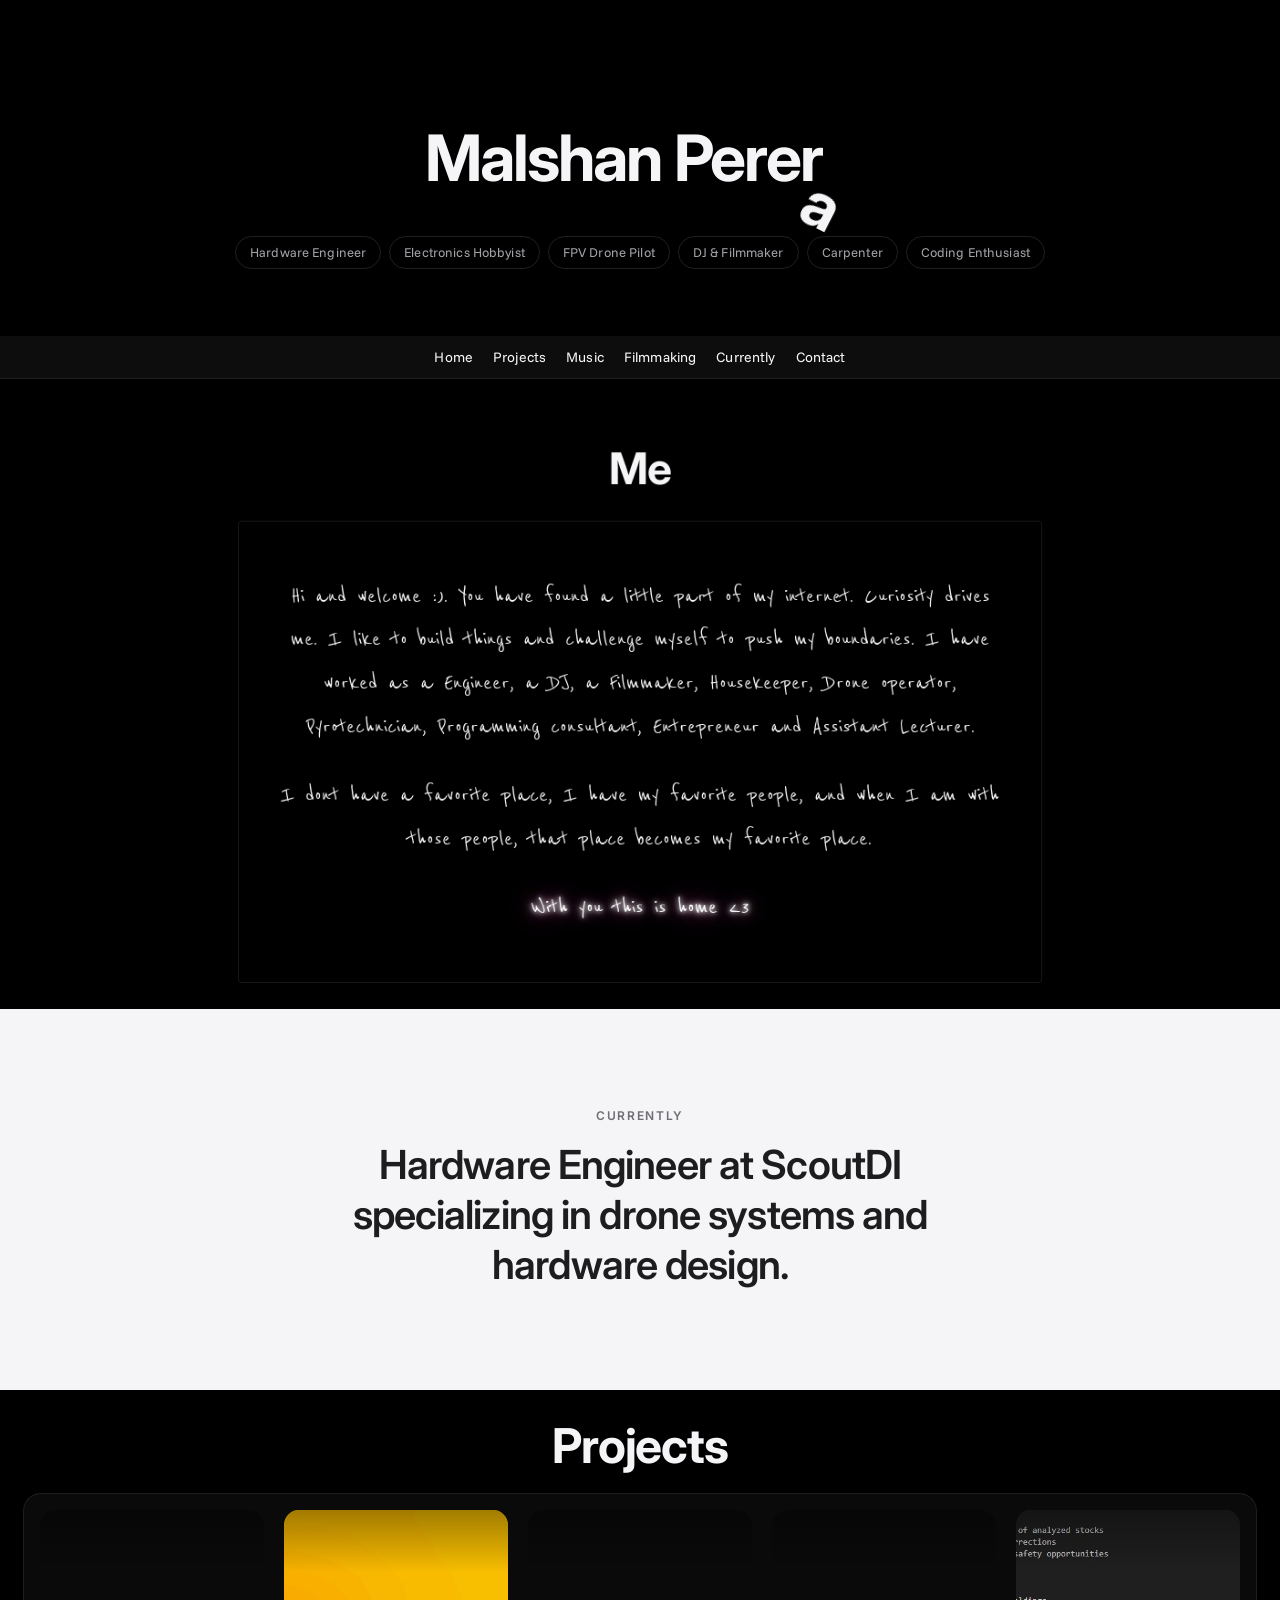
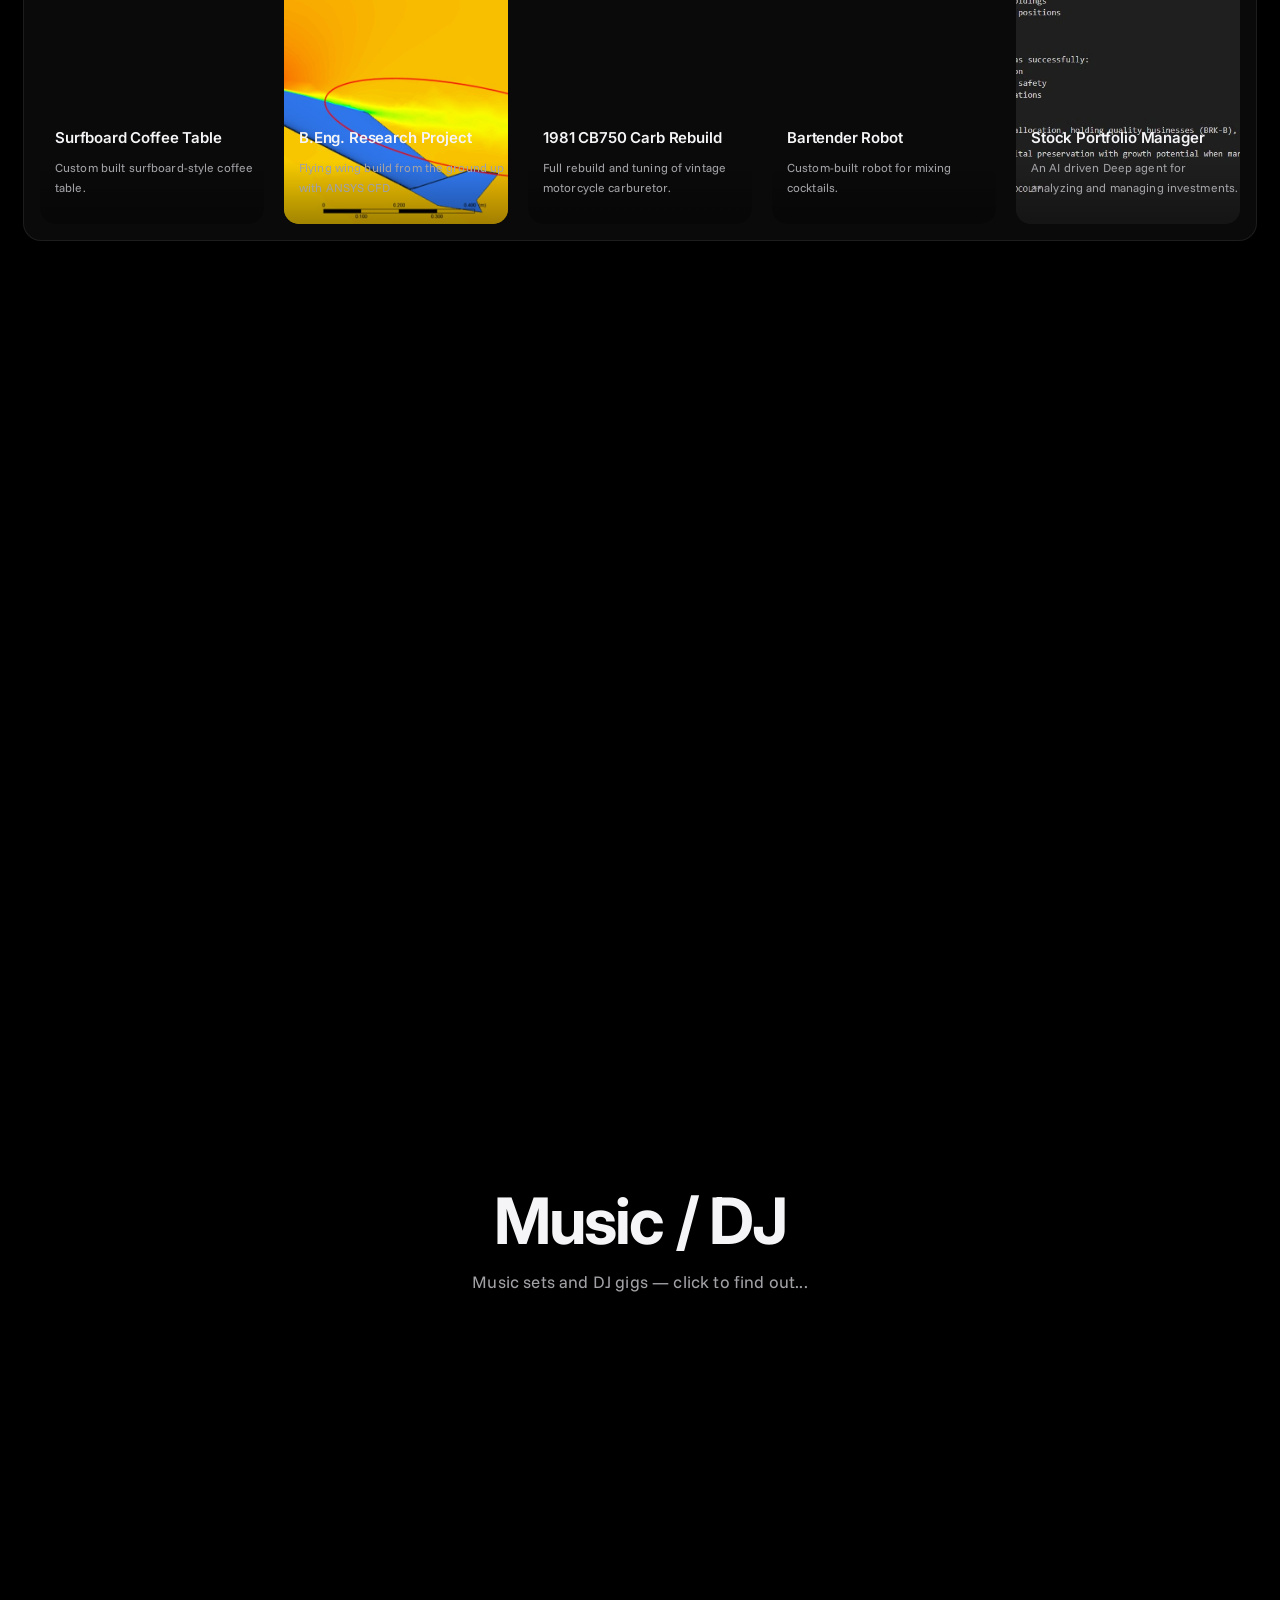
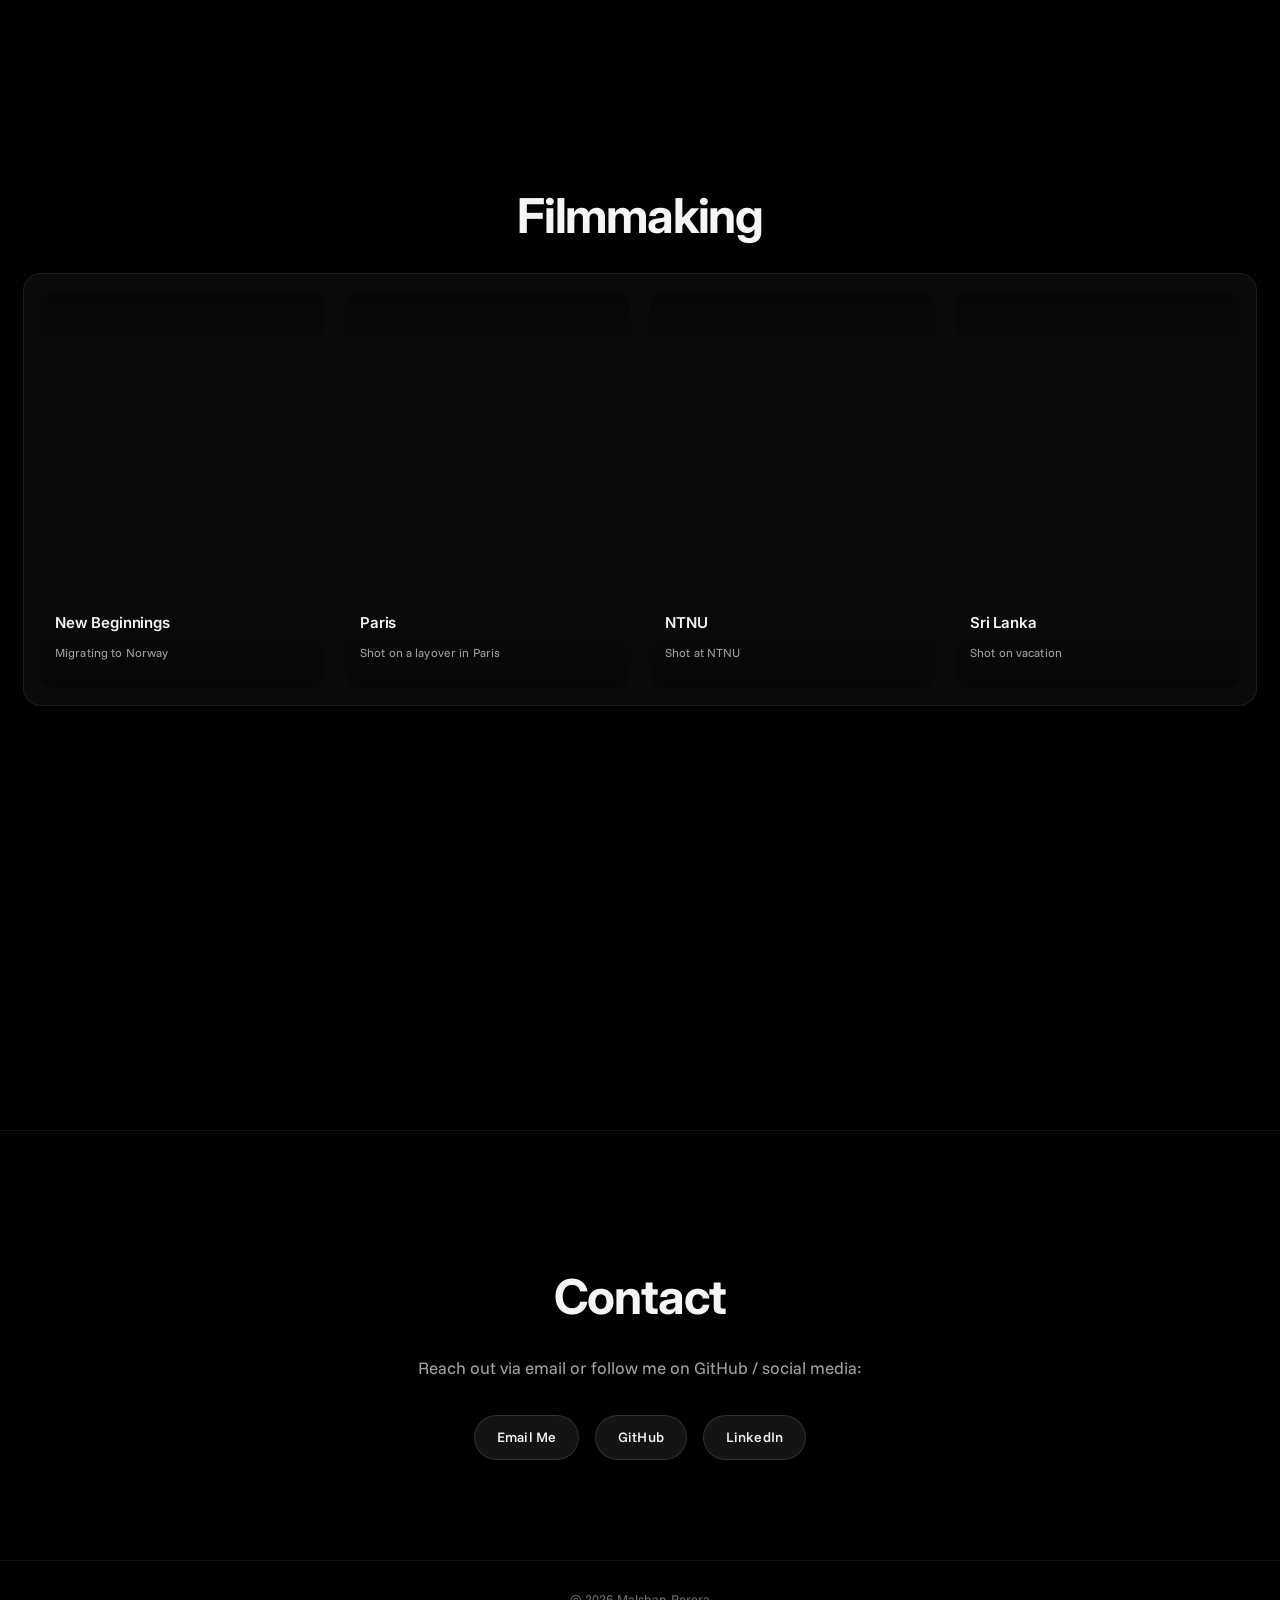
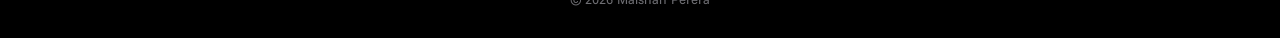
==== index.html @ 1bf92c4e "final fixes, introduced apples stylings" ====
<!DOCTYPE html>
<html lang="en">
<head>
    <meta charset="UTF-8">
    <meta name="viewport" content="width=device-width, initial-scale=1.0">
    <title>Malshan Perera Portfolio</title>
    <link rel="stylesheet" href="css/style.css">
</head>
<body>

    
<header>
    <h1><span id="h1-name">Malshan Perer<span id="falling-a">a</span></span></h1>
    <video id="jetpack-video" muted playsinline loop>
        <source src="assets/videos/stickfigurejetpack.mp4" type="video/mp4">
    </video>
    <video id="skijump-video" muted playsinline loop>
        <source src="assets/videos/skijumpstick_1.mp4" type="video/mp4">
    </video>
    <video id="surfing-video" muted playsinline loop>
        <source src="assets/videos/stickfiguesurfing.mp4" type="video/mp4">
    </video>
    <div id="stickman-wrap">
        <svg id="stickman-svg" viewBox="0 0 44 58" width="68" height="90" fill="none" xmlns="http://www.w3.org/2000/svg">
            <!-- Upper body: rotates at hips for bend/stand -->
            <g id="sm-upper">
            <!-- Head -->
            <circle cx="20" cy="5" r="4.5" stroke="white" stroke-width="1.5"/>
            <!-- Body -->
            <line x1="20" y1="9.5" x2="20" y2="28" stroke="white" stroke-width="1.5"/>

            <!-- LEFT ARM: upper arm → elbow joint → forearm -->
            <g id="sm-lshoulder" transform="translate(20,16)">
                <g id="sm-luarm">
                    <line x1="0" y1="0" x2="-7" y2="-3" stroke="white" stroke-width="1.5"/>
                    <g transform="translate(-7,-3)">
                        <circle cx="0" cy="0" r="1.0" fill="white"/>
                        <g id="sm-lfarm">
                            <line x1="0" y1="0" x2="-5" y2="7" stroke="white" stroke-width="1.5"/>
                        </g>
                    </g>
                </g>
            </g>

            <!-- RIGHT ARM: upper arm → elbow joint → forearm (+ wrench) -->
            <g id="sm-rshoulder" transform="translate(20,16)">
                <g id="sm-ruarm">
                    <line x1="0" y1="0" x2="7" y2="7" stroke="white" stroke-width="1.5"/>
                    <g transform="translate(7,7)">
                        <circle cx="0" cy="0" r="1.0" fill="white"/>
                        <g id="sm-rfarm">
                            <line x1="0" y1="0" x2="-3" y2="7" stroke="white" stroke-width="1.5"/>
                            <g id="sm-wrench" transform="translate(-3,7)" opacity="0">
                                <line x1="0" y1="0" x2="9" y2="0" stroke="white" stroke-width="1.5"/>
                                <circle cx="1.5" cy="0" r="2.5" stroke="white" stroke-width="1.2"/>
                            </g>
                        </g>
                    </g>
                </g>
            </g>
            </g><!-- /sm-upper -->

            <!-- LEFT LEG: thigh → knee joint → shin -->
            <g transform="translate(20,28)">
                <g id="sm-lthigh">
                    <line x1="0" y1="0" x2="-4" y2="11" stroke="white" stroke-width="1.5"/>
                    <g transform="translate(-4,11)">
                        <circle cx="0" cy="0" r="1.0" fill="white"/>
                        <g id="sm-lshin">
                            <line x1="0" y1="0" x2="-3" y2="12" stroke="white" stroke-width="1.5"/>
                        </g>
                    </g>
                </g>
            </g>

            <!-- RIGHT LEG: thigh → knee joint → shin -->
            <g transform="translate(20,28)">
                <g id="sm-rthigh">
                    <line x1="0" y1="0" x2="3" y2="11" stroke="white" stroke-width="1.5"/>
                    <g transform="translate(3,11)">
                        <circle cx="0" cy="0" r="1.0" fill="white"/>
                        <g id="sm-rshin">
                            <line x1="0" y1="0" x2="2" y2="12" stroke="white" stroke-width="1.5"/>
                        </g>
                    </g>
                </g>
            </g>
        </svg>
    </div>
    <p class="header-subtitle">
        <span class="role-tag">Hardware Engineer</span>
        <span class="role-tag">Electronics Hobbyist</span>
        <span class="role-tag">FPV Drone Pilot</span>
        <span class="role-tag">DJ &amp; Filmmaker</span>
        <span class="role-tag">Carpenter</span>
        <span class="role-tag">Coding Enthusiast</span>
    </p>
</header>

<nav>
    <a href="#home">Home</a>
    <a href="#projects">Projects</a>
    <a href="#music">Music</a>
    <a href="#filmmaking">Filmmaking</a>
    <a href="#about">Currently</a>
    <a href="#contact">Contact</a>
</nav>

<section id="home">
    <h2 class="section-title">Me</h2>
    <div class="welcome-text">
        <p>Hi and welcome :). You have found a little part of my internet. Curiosity drives me. I like to build things and challenge myself to push my boundaries. I have worked as a Engineer, a DJ, a Filmmaker, Housekeeper, Drone operator, Pyrotechnician, Programming consultant, Entrepreneur and Assistant Lecturer.</p>
        <p>I dont have a favorite place, I have my favorite people, and when I am with those people, that place becomes my favorite place.</p>
        <p class="neon-flicker">With you this is home &lt;3</p>
    </div>
</section>
<section id="about">
    <h2 class="section-title">Currently</h2>
    <p>Hardware Engineer at ScoutDI specializing in drone systems and hardware design.</p>
</section>

<section id="projects">
    <video class="projects-bg-video" autoplay muted loop playsinline>
        <source src="assets/videos/projectsbackground1.mp4" type="video/mp4">
    </video>
    <h2 class="section-title">Projects</h2>

        
    <div class="project-grid">

        <a class="project-card animate" href="projects/wooden_surfboard_project.html">
            <video autoplay muted loop playsinline class="card-video">
                <source src="assets/videos/surfboard.mp4" type="video/mp4">
                Your browser does not support the video tag.
            </video>
            <div class="card-text">
                <h3>Surfboard Coffee Table</h3>
                <p>Custom built surfboard-style coffee table.</p>
            </div>
        </a>
        <a class="project-card animate" href="../projects/flying_wing_uav_cfd_project.html">
                <img src="./assets/images/flingwingcfd.jpg" alt="Flying wing CFD">
                Your browser does not support the video tag.
            <div class="card-text">
                <h3>B.Eng. Research Project </h3>
                <p>Flying wing build from the ground up with ANSYS CFD</p>
            </div>
        </a>

        <a class="project-card animate" href="projects/carb_rebuild_project.html">
            <video autoplay muted loop playsinline class="card-video">
                <source src="assets/videos/carbrebuild.mp4" type="video/mp4">
                Your browser does not support the video tag.
            </video>
            <div class="card-text">
                <h3>1981 CB750 Carb Rebuild</h3>
                <p>Full rebuild and tuning of vintage motorcycle carburetor.</p>
            </div>
        </a>

        <a class="project-card animate" href="../projects/batenderrobot.html">
            <video autoplay muted loop playsinline class="card-video">
                <source src="assets/videos/bartender.mp4" type="video/mp4">
                Your browser does not support the video tag.
            </video>
            <div class="card-text">
                <h3>Bartender Robot</h3>
                <p>Custom-built robot for mixing cocktails.</p>
            </div>
        </a>

        <a class="project-card animate" href="../projects/stockpickerv3_project.html">
            <img src="./assets/images/stockpicker.webp" alt="Stock Portfolio Manager">
            <div class="card-text">
                <h3>Stock Portfolio Manager</h3>
                <p>An AI driven Deep agent for analyzing and managing investments.</p>
            </div>
        </a>

    </div>
</section>

<section id="music">
    <a href="dj/djgigs.html" class="music-link">
        <video autoplay muted loop playsinline class="music-bg-video">
            <source src="assets/videos/dj/djbackground.mp4" type="video/mp4">
        </video>
        <div class="music-overlay">
            <h2>Music / DJ</h2>
            <p>Music sets and DJ gigs — click to find out...</p>
        </div>
    </a>
</section>


<section id="filmmaking">
    <video class="filmmaking-bg-video" autoplay muted loop playsinline>
        <source src="assets/videos/backgroudclouds.mp4" type="video/mp4">
    </video>
    <div class="filmmaking-content">
        <h2 class="section-title">Filmmaking</h2>
        <div class="project-grid">

            <a class="project-card animate" href="filmmaking/newbeginings.html#film1newbeginning">
                <video autoplay muted loop playsinline class="card-video">
                    <source src="assets/videos/lightsdimmer.mp4" type="video/mp4">
                </video>
                <div class="card-text">
                    <h3>New Beginnings</h3>
                    <p>Migrating to Norway</p>
                </div>
            </a>

            <a class="project-card animate" href="filmmaking/newbeginings.html#film2paris">
                <video autoplay muted loop playsinline class="card-video">
                    <source src="assets/videos/parisfullfilm.mp4" type="video/mp4">
                </video>
                <div class="card-text">
                    <h3>Paris</h3>
                    <p>Shot on a layover in Paris</p>
                </div>
            </a>

            <a class="project-card animate" href="filmmaking/newbeginings.html#film3NTNU">
                <video autoplay muted loop playsinline class="card-video">
                    <source src="assets/videos/ntnualesundpromocard.mp4" type="video/mp4">
                </video>
                <div class="card-text">
                    <h3>NTNU</h3>
                    <p>Shot at NTNU</p>
                </div>
            </a>

            <a class="project-card animate" href="filmmaking/newbeginings.html#film4srilanka">
                <video autoplay muted loop playsinline class="card-video">
                    <source src="assets/videos/srilankacardpromo.mp4" type="video/mp4">
                </video>
                <div class="card-text">
                    <h3>Sri Lanka</h3>
                    <p>Shot on vacation</p>
                </div>
            </a>

        </div>
    </div>
</section>

<section id="contact">
    <h2 class="section-title">Contact</h2>
    <p>Reach out via email or follow me on GitHub / social media:</p>
    <a class="button" href="mailto:malshanp@gmail.com">Email Me</a>
    <a class="button" href="https://github.com/malshano">GitHub</a>
    <a class="button" href="https://www.linkedin.com/in/malshan-perera/" target="_blank" rel="noopener">LinkedIn</a>
</section>
<footer>
    &copy; 2026 Malshan Perera
</footer>
<script src="js/scroll-anim.js"></script>
<script src="js/header-roles.js"></script>
<script src="js/stickman.js"></script>
<script src="js/jetpack.js"></script>

</body>
</html>
---- css/style.css ----
/* ---------------- FONT ---------------- */
@import url('https://fonts.googleapis.com/css2?family=Inter:wght@300;400;600;700&display=swap');
@import url('https://fonts.googleapis.com/css2?family=Reenie+Beanie&display=swap');
@import url('https://fonts.googleapis.com/css2?family=Funnel+Sans:wght@300;400;500;600;700&display=swap');

body {
    font-family: 'Funnel Sans', sans-serif;
    margin: 0;
    background: #000;
    color: #f5f5f7;
    line-height: 1.6;
    -webkit-font-smoothing: antialiased;
    -moz-osx-font-smoothing: grayscale;
    z-index: 3;
}

/* ---------------- HEADINGS ---------------- */
h1, h2, h3, h4, h5, h6 {
    font-family: 'Inter', sans-serif;
    letter-spacing: -0.022em;
    line-height: 1.1;
}

/* ---------------- HEADER ---------------- */
header {
    position: relative;
    text-align: center;
    padding: 80px 20px 50px;
    z-index: 3;
}

header h1 {
    position: relative;
    z-index: 3;
    font-size: clamp(36px, 5vw, 64px);
    font-weight: 700;
    letter-spacing: -0.03em;
    color: #f5f5f7;
}

header p {
    font-size: 17px;
    color: #a1a1a6;
    z-index: 3;
}

.header-subtitle {
    display: flex;
    flex-wrap: wrap;
    justify-content: center;
    gap: 8px;
    margin-top: 10px;
}

.role-tag {
    opacity: 0;
    transform: translateY(8px);
    font-size: 13px;
    font-weight: 400;
    letter-spacing: 0.01em;
    color: #a1a1a6;
    border: 1px solid rgba(255, 255, 255, 0.12);
    border-radius: 980px;
    padding: 5px 14px;
    animation: roleAppear 0.5s ease forwards;
}

@keyframes roleAppear {
    to {
        opacity: 1;
        transform: translateY(0);
    }
}

/* ---------------- NAVIGATION ---------------- */
nav {
    display: flex;
    justify-content: center;
    gap: 20px;
    position: sticky;
    top: 0;
    z-index: 1000;
    padding: 10px 16px;
    background: rgba(255, 255, 255, 0.05);
    backdrop-filter: blur(14px);
    -webkit-backdrop-filter: blur(14px);
    border-bottom: 1px solid rgba(255, 255, 255, 0.08);
    box-shadow: 0 2px 20px rgba(0, 0, 0, 0.4);
    transition: background 0.3s ease, box-shadow 0.3s ease;
}

nav.nav-stuck {
    background: rgba(0, 0, 0, 0.55);
    box-shadow: 0 2px 28px rgba(0, 0, 0, 0.7);
}

nav a {
    color: #f5f5f7;
    text-decoration: none;
    font-size: 14px;
    font-weight: 400;
    letter-spacing: 0.01em;
    transition: color 0.2s ease;
    z-index: 3;
}

nav a:hover {
    color: #a1a1a6;
    z-index: 3;
}

/* ---------------- JETPACK VIDEO ---------------- */
#jetpack-video,
#skijump-video,
#surfing-video {
    position: absolute;
    pointer-events: none;
    opacity: 0;
    z-index: 0;
    transition: opacity 0.7s ease;
    height: 110px;
    width: auto;
    mix-blend-mode: screen;
    -webkit-mask-image: radial-gradient(ellipse 55% 55% at 50% 50%, black 20%, transparent 80%);
    mask-image: radial-gradient(ellipse 55% 55% at 50% 50%, black 20%, transparent 80%);
}
@media (max-width: 767px) {
    #jetpack-video  { display: none; }
    #skijump-video  { display: none; }
    #surfing-video  { display: none; }
}

/* ---------------- STICKMAN ANIMATION ---------------- */
#falling-a {
    display: inline-block;
}

/*
 * Fall uses transform-origin: 0 0 (top-left corner = the first screw that stays put).
 * Swing phase 0-61%: pendulum rotation with rising amplitude.
 * Fall phase 61-100%: translate(0, Y) rotate(28deg) — proven straight-down:
 *   the element centre moves only in Y (constant X = 1.79px offset from original).
 */
.letter-fallen {
    transform-origin: 0 0;
    animation: a-fall 1.3s linear forwards;
}
.letter-risen {
    transform-origin: 0 0;
    animation: a-rise 0.55s cubic-bezier(0.175, 0.885, 0.32, 1.275) forwards;
}
@keyframes a-fall {
    /*
     * ONE slow gravity swing — letter pivots around the remaining top-left screw.
     * Starts barely moving (gravity takes hold), arcs to ~35°, brief strain-return,
     * second screw snaps, falls straight down at ~27° tilt.
     */
    0%   { transform: rotate(0deg); }
    8%   { transform: rotate(4deg); }   /* very slow start — gravity pulling */
    40%  { transform: rotate(35deg); }  /* peak of single swing */
    53%  { transform: rotate(23deg); }  /* brief back-strain on last screw */
    85%  { transform: rotate(27deg); }  /* screw snaps */
    100% { transform: translate(0, var(--fall-y, 70px)) rotate(27deg); }
}
@keyframes a-rise {
    from { transform: translate(0, var(--fall-y, 70px)) rotate(27deg); }
    to   { transform: translate(0, 0) rotate(0deg); }
}

/* --- Stickman wrapper --- */
#stickman-wrap {
    position: absolute;
    opacity: 0;
    pointer-events: none;
    z-index: 10;
}
#stickman-wrap.running-in {
    opacity: 1;
    animation: sm-run-in 0.9s ease-out forwards;
}
#stickman-wrap.bending-down,
#stickman-wrap.standing-up,
#stickman-wrap.fixing {
    opacity: 1;
    transform: translateX(0);
}
#stickman-wrap.running-out {
    opacity: 1;
    animation: sm-run-out 0.7s ease-in forwards;
}
@keyframes sm-run-in {
    from { transform: translateX(var(--sm-offscreen, 500px)); }
    to   { transform: translateX(0); }
}
@keyframes sm-run-out {
    from { transform: translateX(0); }
    to   { transform: translateX(var(--sm-offscreen, 500px)); }
}

/*
 * Body bob + lean: lean LEFT (negative angle) when running left (running-in),
 * lean RIGHT (positive) when running right (running-out).
 * This gives the side-view running silhouette.
 */
#stickman-wrap.running-in #stickman-svg {
    animation: sm-bob-in 0.16s ease-in-out infinite alternate;
}
#stickman-wrap.running-out #stickman-svg {
    animation: sm-bob-out 0.16s ease-in-out infinite alternate;
}
@keyframes sm-bob-in {
    from { transform: translateY(0px)  rotate(-15deg); }
    to   { transform: translateY(-3px) rotate(-17deg); }
}
@keyframes sm-bob-out {
    from { transform: translateY(0px)  rotate(15deg); }
    to   { transform: translateY(-3px) rotate(17deg); }
}

/* Bend at hips: only the upper body rotates forward, legs stay put */
#stickman-wrap.bending-down #sm-upper {
    animation: sm-upper-bend 0.4s ease-in-out forwards;
}
@keyframes sm-upper-bend {
    0%   { transform: rotate(0deg); }
    65%  { transform: rotate(58deg); }
    100% { transform: rotate(52deg); }
}

/* Straighten back up while letter rises */
#stickman-wrap.standing-up #sm-upper {
    animation: sm-upper-stand 0.45s ease-out forwards;
}
@keyframes sm-upper-stand {
    from { transform: rotate(52deg); }
    to   { transform: rotate(0deg); }
}

/* Subtle working sway during the 3-second fix — stops it looking frozen */
#stickman-wrap.fixing #stickman-svg {
    animation: sm-fix-sway 1.4s ease-in-out infinite alternate;
}
@keyframes sm-fix-sway {
    from { transform: rotate(-4deg); }
    to   { transform: rotate(4deg); }
}

/* ── UPPER BODY GROUP: rotates at hips for bending/standing ──
   Hip is at SVG coordinate (20,28) in a 44×58 viewport.
   view-box makes % origins relative to the SVG viewport. */
#sm-upper {
    transform-box: view-box;
    transform-origin: 45.5% 48.3%; /* = (20,28) = hip joint */
}

/* ── JOINTED LIMB PIVOT ORIGINS ──
   fill-box makes % origins relative to each element's own bounding box.
   Bounding boxes include the full subtree, so we must account for child geometry.

   sm-luarm subtree bbox: x -12→0 (w=12), y -3→4 (h=7).  Shoulder (0,0) → 100%, 3/7=43%
   sm-rfarm subtree bbox: x -4→6  (w=10), y 0→9.5 (h=9.5). Elbow  (0,0) → 4/10=40%, 0%
   All others: joint at a corner of bbox → simple 0%/100% values work. */
#sm-luarm, #sm-lfarm,
#sm-ruarm, #sm-rfarm,
#sm-lthigh, #sm-lshin,
#sm-rthigh, #sm-rshin { transform-box: fill-box; }

#sm-luarm  { transform-origin: 100%  43%; } /* shoulder: bbox corner (0,0) at 100%,43% */
#sm-lfarm  { transform-origin: 100%   0%; } /* elbow: bbox top-right corner */
#sm-ruarm  { transform-origin:   0%   0%; } /* shoulder: bbox top-left corner */
#sm-rfarm  { transform-origin:  40%   0%; } /* elbow: (0,0) at 40% due to wrench in bbox */
#sm-lthigh { transform-origin: 100%   0%; } /* hip: bbox top-right corner */
#sm-lshin  { transform-origin: 100%   0%; } /* knee: bbox top-right corner */
#sm-rthigh { transform-origin:   0%   0%; } /* hip: bbox top-left corner */
#sm-rshin  { transform-origin:   0%   0%; } /* knee: bbox top-left corner */

/* ── RUNNING: thighs alternate forward↔back, shins bend at knee ──
   Left & right are opposite phase: left starts forward, right starts back. */
#stickman-wrap.running-in  #sm-lthigh,
#stickman-wrap.running-out #sm-lthigh { animation: lthigh-run 0.22s ease-in-out infinite alternate; }
@keyframes lthigh-run { from { transform: rotate(-26deg); } to { transform: rotate(22deg); } }

#stickman-wrap.running-in  #sm-lshin,
#stickman-wrap.running-out #sm-lshin  { animation: lshin-run  0.22s ease-in-out infinite alternate; }
@keyframes lshin-run  { from { transform: rotate(5deg);  } to { transform: rotate(52deg); } }

#stickman-wrap.running-in  #sm-rthigh,
#stickman-wrap.running-out #sm-rthigh { animation: rthigh-run 0.22s ease-in-out infinite alternate; }
@keyframes rthigh-run { from { transform: rotate(22deg);  } to { transform: rotate(-26deg); } }

#stickman-wrap.running-in  #sm-rshin,
#stickman-wrap.running-out #sm-rshin  { animation: rshin-run  0.22s ease-in-out infinite alternate; }
@keyframes rshin-run  { from { transform: rotate(52deg); } to { transform: rotate(5deg); } }

/* Running arm animation is driven by JS (stickman.js) via SVG transform attribute
   for reliable pivot around the shoulder/elbow joint (no transform-box issues). */

/* ── BENDING DOWN: slight squat + arms reach forward-down ── */
#stickman-wrap.bending-down #sm-lthigh,
#stickman-wrap.bending-down #sm-rthigh { animation: thigh-bend 0.4s ease-in-out forwards; }
@keyframes thigh-bend { to { transform: rotate(22deg); } }

#stickman-wrap.bending-down #sm-lshin,
#stickman-wrap.bending-down #sm-rshin  { animation: shin-bend  0.4s ease-in-out forwards; }
@keyframes shin-bend  { to { transform: rotate(38deg); } }

/* Right arm reaches down to grab; left arm swings back for balance.
   Angles are relative to the already-52°-leaned sm-upper group. */
#stickman-wrap.bending-down #sm-ruarm { animation: ruarm-bend 0.38s ease-in-out forwards; }
@keyframes ruarm-bend { to { transform: rotate(35deg); } }

#stickman-wrap.bending-down #sm-rfarm { animation: rfarm-bend 0.38s ease-in-out forwards; }
@keyframes rfarm-bend { to { transform: rotate(42deg); } }

#stickman-wrap.bending-down #sm-luarm { animation: luarm-bend 0.38s ease-in-out forwards; }
@keyframes luarm-bend { to { transform: rotate(-20deg); } }

#stickman-wrap.bending-down #sm-lfarm { animation: lfarm-bend 0.38s ease-in-out forwards; }
@keyframes lfarm-bend { to { transform: rotate(5deg); } }

/* ── STANDING UP ── */
#stickman-wrap.standing-up #sm-lthigh,
#stickman-wrap.standing-up #sm-rthigh { animation: thigh-stand 0.35s ease-out forwards; }
@keyframes thigh-stand { from { transform: rotate(22deg); } to { transform: rotate(0deg); } }

#stickman-wrap.standing-up #sm-lshin,
#stickman-wrap.standing-up #sm-rshin  { animation: shin-stand  0.35s ease-out forwards; }
@keyframes shin-stand  { from { transform: rotate(38deg); } to { transform: rotate(0deg); } }

#stickman-wrap.standing-up #sm-ruarm { animation: ruarm-stand 0.35s ease-out forwards; }
@keyframes ruarm-stand { from { transform: rotate(35deg); } to { transform: rotate(0deg); } }

#stickman-wrap.standing-up #sm-rfarm { animation: rfarm-stand 0.35s ease-out forwards; }
@keyframes rfarm-stand { from { transform: rotate(42deg); } to { transform: rotate(0deg); } }

#stickman-wrap.standing-up #sm-luarm { animation: luarm-stand 0.35s ease-out forwards; }
@keyframes luarm-stand { from { transform: rotate(-20deg); } to { transform: rotate(0deg); } }

#stickman-wrap.standing-up #sm-lfarm { animation: lfarm-stand 0.35s ease-out forwards; }
@keyframes lfarm-stand { from { transform: rotate(5deg); } to { transform: rotate(0deg); } }

/* ── FIXING: right upper arm raises, forearm extends with wrench ── */
#stickman-wrap.fixing #sm-ruarm { animation: ruarm-fix 0.3s ease-out forwards; }
@keyframes ruarm-fix { to { transform: rotate(-65deg); } }

#stickman-wrap.fixing #sm-rfarm { animation: rfarm-fix 0.3s 0.1s ease-out forwards; }
@keyframes rfarm-fix { to { transform: rotate(-15deg); } }

#sm-wrench { transform-box: fill-box; transform-origin: 0% 50%; }
#stickman-wrap.fixing #sm-wrench {
    animation: wrench-appear 0.2s ease-out forwards,
               wrench-turn   0.4s 0.2s ease-in-out infinite alternate;
}
@keyframes wrench-appear { from { opacity: 0; } to { opacity: 1; } }
@keyframes wrench-turn   { from { transform: rotate(-10deg); } to { transform: rotate(35deg); } }

/* ---------------- HOME / ME SECTION ---------------- */
#home {
    transform-origin: center center;
    transition: transform 0.1s linear;
    will-change: transform;
}

/* ---------------- WELCOME TEXT ---------------- */
.welcome-text {
    font-family: 'Reenie Beanie', cursive;
    font-size: 28px;
    line-height: 1.7;
    text-align: center;
    max-width: 800px;
    margin: 0 auto;
    position: relative;
    z-index: 3;
    border: 0.01px solid rgb(27, 27, 27);
    padding: 30px 40px;
    border-radius: 4px;
}

.neon-flicker {
    color: rgba(255,255,255,0.1);
    animation: neon-on 2s ease-out forwards, neon-flicker 8s 2s infinite;
}

@keyframes neon-on {
    0% {
        color: rgba(255,255,255,0.05);
        text-shadow: none;
    }
    60% {
        color: rgba(255,255,255,0.3);
        text-shadow: none;
    }
    80% {
        color: rgba(255,255,255,0.8);
        text-shadow:
            0 0 5px #fff,
            0 0 15px #ff69b4,
            0 0 30px #ff69b4;
    }
    100% {
        color: #fff;
        text-shadow:
            0 0 5px #fff,
            0 0 10px #fff,
            0 0 20px #ff69b4,
            0 0 40px #ff69b4,
            0 0 80px #ff69b4;
    }
}

@keyframes neon-flicker {
    0%,  90%,  92%,  100% {
        color: #fff;
        text-shadow:
            0 0 5px #fff,
            0 0 10px #fff,
            0 0 20px #ff69b4,
            0 0 40px #ff69b4,
            0 0 80px #ff69b4;
    }
    91% {
        color: rgba(255,255,255,0.6);
        text-shadow:
            0 0 5px #fff,
            0 0 10px #ff69b4;
    }
}

/* ---------------- SECTION TITLES ---------------- */
.section-title {
    font-size: clamp(28px, 4vw, 48px);
    text-align: center;
    margin: 40px 0 30px;
    font-weight: 700;
    letter-spacing: -0.025em;
    color: #f5f5f7;
    position: relative;
    z-index: 3;
}

/* ---------------- ABOUT SECTION — Apple-inspired ---------------- */
#about {
    background: #f5f5f7;
    padding: 100px 20px;
    text-align: center;
}
#about .section-title {
    font-family: 'Inter', sans-serif;
    font-size: 12px;
    font-weight: 600;
    letter-spacing: 0.14em;
    text-transform: uppercase;
    color: #6e6e73;
    margin: 0 0 18px;
}
#about p {
    font-family: 'Inter', sans-serif;
    font-size: clamp(24px, 3.5vw, 40px);
    font-weight: 600;
    color: #1d1d1f;
    max-width: 720px;
    margin: 0 auto;
    line-height: 1.25;
    letter-spacing: -0.022em;
}

/* ---------------- PROJECTS SECTION ---------------- */
#projects {
    position: relative;
    overflow: hidden;
    min-height: 40vh;
    display: flex;
    flex-direction: column;
    justify-content: center;
    padding: 60px 0 200px;
}

.projects-bg-video {
    position: absolute;
    inset: 0;
    width: 100%;
    height: 100%;
    object-fit: cover;
    filter: brightness(0.15);
    z-index: 0;
}

/* ---------------- PROJECT GRID ---------------- */
.project-grid {
    display: flex;
    flex-wrap: wrap;
    justify-content: space-between;
    max-width: 1200px;
    margin: auto;
    gap: 20px;
    padding: 16px;
    position: relative;
    z-index: 3;
    background: rgba(255, 255, 255, 0.04);
    backdrop-filter: blur(14px);
    -webkit-backdrop-filter: blur(14px);
    border: 1px solid rgba(255, 255, 255, 0.08);
    border-radius: 18px;
}

/* ---------------- PROJECT CARD ---------------- */
.project-card {
    position: relative;
    flex: 1 1 22%;       /* 4 cards per row */
    max-width: 250px;
    
    /* Responsive height based on width */
    aspect-ratio: 5 / 7; /* width / height ratio, adjust for portrait cards */
    
    border-radius: 15px;
    overflow: hidden;
    cursor: pointer;
    display: block;
    color: white;
    text-decoration: none;
    transition: transform 0.3s ease;
}

.project-card img,
.project-card video {
    width: 100%;
    height: 100%;
    object-fit: cover;   /* fills card and crops edges */
    display: block;
    transition: transform 0.3s ease; /* keeps hover zoom effect */
}

/* HOVER EFFECT */
.project-card:hover img {
    transform: scale(1.05);
}
.project-card:hover {
    transform: translateY(-5px);
}

/* CARD TEXT OVERLAY */
.card-text {
    position: absolute;
    bottom: 15px;
    left: 15px;
}
.card-text h3 {
    font-size: 15px;
    font-weight: 600;
    letter-spacing: -0.01em;
    margin: 0 0 4px 0;
    color: #f5f5f7;
}
.card-text p {
    font-size: 12px;
    color: #a1a1a6;
    letter-spacing: 0.01em;
}

/* HORIZONTAL VIGNETTE */
.project-card::before {
    content: "";
    position: absolute;
    top: 0; left: 0;
    width: 100%; height: 100%;
    pointer-events: none;
    background: linear-gradient(to bottom, rgba(0,0,0,0.35) 0%, rgba(0,0,0,0) 20%, rgba(0,0,0,0) 80%, rgba(0,0,0,0.35) 100%);
    border-radius: 15px;
}

/* ---------------- CONTACT SECTION ---------------- */
#contact {
    background: #000;
    padding: 100px 20px;
    text-align: center;
    position: relative;
    z-index: 31;
    border-top: 1px solid rgba(255, 255, 255, 0.08);
}

#contact p {
    color: #a1a1a6;
    font-size: 17px;
    margin-bottom: 28px;
}

/* ---------------- BUTTONS ---------------- */
.button {
    display: inline-block;
    padding: 10px 22px;
    margin: 6px 6px 0;
    background: rgba(255, 255, 255, 0.08);
    color: #f5f5f7;
    text-decoration: none;
    border-radius: 980px;
    font-size: 14px;
    font-weight: 500;
    letter-spacing: 0.01em;
    border: 1px solid rgba(255, 255, 255, 0.12);
    transition: background 0.2s ease, border-color 0.2s ease;
}

.button:hover {
    background: rgba(255, 255, 255, 0.14);
    border-color: rgba(255, 255, 255, 0.22);
}

/* ---------------- RESPONSIVE ---------------- */
@media(max-width: 900px) {
    .project-card { flex: 1 1 45%; max-width: none; }
}
@media(max-width: 600px) {
    .project-card { flex: 1 1 100%; }
}

/* ---------------- SCROLL ANIMATION ---------------- */

.animate {
    opacity: 0;
    transform: translateY(40px);
    transition: opacity 0.8s ease, transform 0.8s ease;
}

.animate.visible {
    opacity: 1;
    transform: translateY(0);
}

/* ---------------- MUSIC / DJ SECTION ---------------- */
#music {
    position: relative;
    height: 100vh;
    overflow: hidden;
}

.music-link {
    display: block;
    width: 100%;
    height: 100%;
    position: relative;
    text-decoration: none;
    cursor: pointer;
}

.music-bg-video {
    position: absolute;
    inset: 0;
    width: 100%;
    height: 100%;
    object-fit: cover;
    z-index: 0;
}

.music-overlay {
    position: absolute;
    inset: 0;
    z-index: 1;
    display: flex;
    flex-direction: column;
    align-items: center;
    justify-content: center;
    gap: 12px;
    background: rgba(0, 0, 0, 0.35);
    transition: background 0.3s ease;
}

.music-link:hover .music-overlay {
    background: rgba(0, 0, 0, 0.5);
}

.music-overlay h2 {
    font-size: clamp(36px, 5vw, 64px);
    font-weight: 700;
    color: #f5f5f7;
    margin: 0;
    letter-spacing: -0.03em;
}

.music-overlay p {
    font-size: 17px;
    color: #a1a1a6;
    margin: 0;
    letter-spacing: 0.01em;
}

/* ---------------- FILMMAKING SECTION ---------------- */
#filmmaking {
    position: relative;
    overflow: hidden;
    padding: 60px 0 80px;
}

.filmmaking-bg-video {
    position: absolute;
    inset: 0;
    width: 100%;
    height: 100%;
    object-fit: cover;
    z-index: 0;
}

.filmmaking-content {
    position: relative;
    z-index: 1;
}

/* ---------------- FILM SCROLL SLIDER WITH CINEMATIC EFFECT ---------------- */

#film-scroll {
    height: calc(100vh * 5); /* number of videos + 1 for loop-back segment */
}

.film-scroll-wrapper {
    position: sticky;
    top: 0;
    height: 100vh;
    overflow: hidden;
    cursor: grab;
}
.film-scroll-wrapper:active {
    cursor: grabbing;
}

.film-scroll-track {
    display: flex;
    height: 100%;
    width: calc(100vw * 4); /* number of videos */
    will-change: transform;
    transition: transform 0.6s cubic-bezier(0.4, 0, 0.2, 1);
}

.film-scroll-track.no-transition {
    transition: none;
}

/* Navigation dots */
.film-dots {
    position: absolute;
    bottom: 28px;
    left: 50%;
    transform: translateX(-50%);
    display: flex;
    gap: 10px;
    z-index: 10;
}

.film-dot {
    width: 8px;
    height: 8px;
    border-radius: 50%;
    border: none;
    background: rgba(255, 255, 255, 0.35);
    cursor: pointer;
    padding: 0;
    transition: background 0.3s ease, transform 0.3s ease;
}

.film-dot.active {
    background: white;
    transform: scale(1.35);
}

/* Floating nav inside the film wrapper — hidden until regular nav scrolls away */
.film-nav {
    position: absolute;
    top: 0;
    left: 0;
    right: 0;
    display: flex;
    justify-content: center;
    gap: 28px;
    padding: 18px 0;
    background: linear-gradient(to bottom, rgba(0,0,0,0.65) 0%, transparent 100%);
    z-index: 10;
    opacity: 0;
    pointer-events: none;
    transition: opacity 0.3s ease;
}

.film-nav.visible {
    opacity: 1;
    pointer-events: auto;
}

.film-nav a {
    color: white;
    text-decoration: none;
    font-family: 'Inter', sans-serif;
    font-size: 14px;
    font-weight: 500;
    letter-spacing: 0.5px;
    opacity: 0.85;
    transition: opacity 0.2s ease;
}

.film-nav a:hover {
    opacity: 1;
}

/* Carousel prev / next arrows */
.film-arrow {
    position: absolute;
    top: 50%;
    transform: translateY(-50%);
    width: 50px;
    height: 50px;
    border-radius: 50%;
    border: 1px solid rgba(255, 255, 255, 0.25);
    background: rgba(0, 0, 0, 0.35);
    backdrop-filter: blur(6px);
    color: white;
    font-size: 32px;
    line-height: 1;
    display: flex;
    align-items: center;
    justify-content: center;
    cursor: pointer;
    z-index: 10;
    transition: background 0.25s ease, border-color 0.25s ease;
    padding: 0;
    user-select: none;
}

.film-arrow:hover {
    background: rgba(255, 255, 255, 0.15);
    border-color: rgba(255, 255, 255, 0.5);
}

.film-arrow-prev { left: 20px; }
.film-arrow-next { right: 20px; }

.film-slide {
    width: 100vw;
    height: 100vh;
    flex-shrink: 0;
    display: flex;
    justify-content: center;
    align-items: center;
}

.cinema-container {
    position: relative;
    height: 80vh;
    max-height: 100vh;
    width: auto;
    overflow: hidden;
    border-radius: 10px;
    box-shadow: 0 0 120px rgba(0,0,0,0.9);
}

.cinema-video {
    position: relative; 
    z-index: 2;
    width: 100%;
    height: 100%;
    object-fit: contain;
    display: block;
    filter: brightness(0.9) contrast(1.05);
    transition: transform 0.5s ease, filter 0.5s ease;
}

.cinema-video:hover {
    transform: scale(1.02);
    filter: brightness(1) contrast(1.1);
}

.smoke-video {
    position: absolute;
    top: 5%;
    width: 23%;
    height: 100%;
    object-fit: cover;
    transform: translate(-50%, -50%);
    filter: blur(5px);
    z-index: 1;
    animation: smokeDrift 40s linear infinite;
    background: linear-gradient(
        to right,
        rgba(0,0,0,0.9) 0%,
        rgba(0,0,0,0) 20%,
        rgba(0,0,0,0) 80%,
        rgba(0,0,0,0.9) 100%
    );
    -webkit-mask-image: linear-gradient(
        to right,
        transparent 0%,
        black 20%,
        black 80%,
        transparent 100%
    );
}

@keyframes smokeDrift {
    0% { transform: translateY(0) scale(1.1); }
    50% { transform: translateY(-30px) scale(1.2); }
    100% { transform: translateY(0) scale(1.1); }
}

.ratio-vertical {
  aspect-ratio: 9 / 16;
}

.ratio-horizontal {
  aspect-ratio: 16 / 9;
}

.ratio-square {
  aspect-ratio: 1 / 1;
}

.films-header {
    position: absolute;
    top: -10%;
    left: 0;
    width: 100%;
    z-index: ;
    color: white;
    font-size: 24px;
    font-weight: 600;
    text-shadow: 0 0 10px rgba(0,0,0,0.7);
    background: linear-gradient(
        to right,
        rgba(0,0,0,0.9) 0%,
        rgba(0,0,0,0) 20%,
        rgba(0,0,0,0) 80%,
        rgba(0,0,0,0.9) 100%
    );
    -webkit-mask-image: linear-gradient(
        to right,
        transparent 0%,
        black 20%,
        black 80%,
        transparent 100%
    );
}



/* ---------------- CARD STACK SCROLL EFFECT (desktop only) ---------------- */
/* Projects pins while DJ slides over it.
   DJ pins while Filmmaking + Contact slides over it.
   Filmmaking is not sticky so Contact follows naturally.
   Disabled on mobile so all project cards are scrollable. */
@media (min-width: 768px) {
    #projects   { position: sticky; top: 0; z-index: 10; height: 100vh; padding: 20px 0 80px; justify-content: flex-start; }
    #music      { position: sticky; top: 0; z-index: 20; overflow: visible; height: 100vh; }
    .music-link { height: 100vh; }
    #filmmaking { position: relative; z-index: 30; min-height: 100vh; }

    /* All 5 cards in one row so content fits within the viewport,
       leaving the 80px bottom padding visible */
    .project-card { flex: 1 1 17%; max-width: none; }
    #projects .section-title { margin: 10px 0 20px; }
    #projects .project-grid { margin: 0 auto; }
}

/* ---------------- FOOTER ---------------- */
footer {
    position: relative;
    z-index: 32;
    background: #000;
    border-top: 1px solid rgba(255, 255, 255, 0.08);
    padding: 28px 20px;
    text-align: center;
    font-size: 13px;
    color: #6e6e73;
    letter-spacing: 0.01em;
}
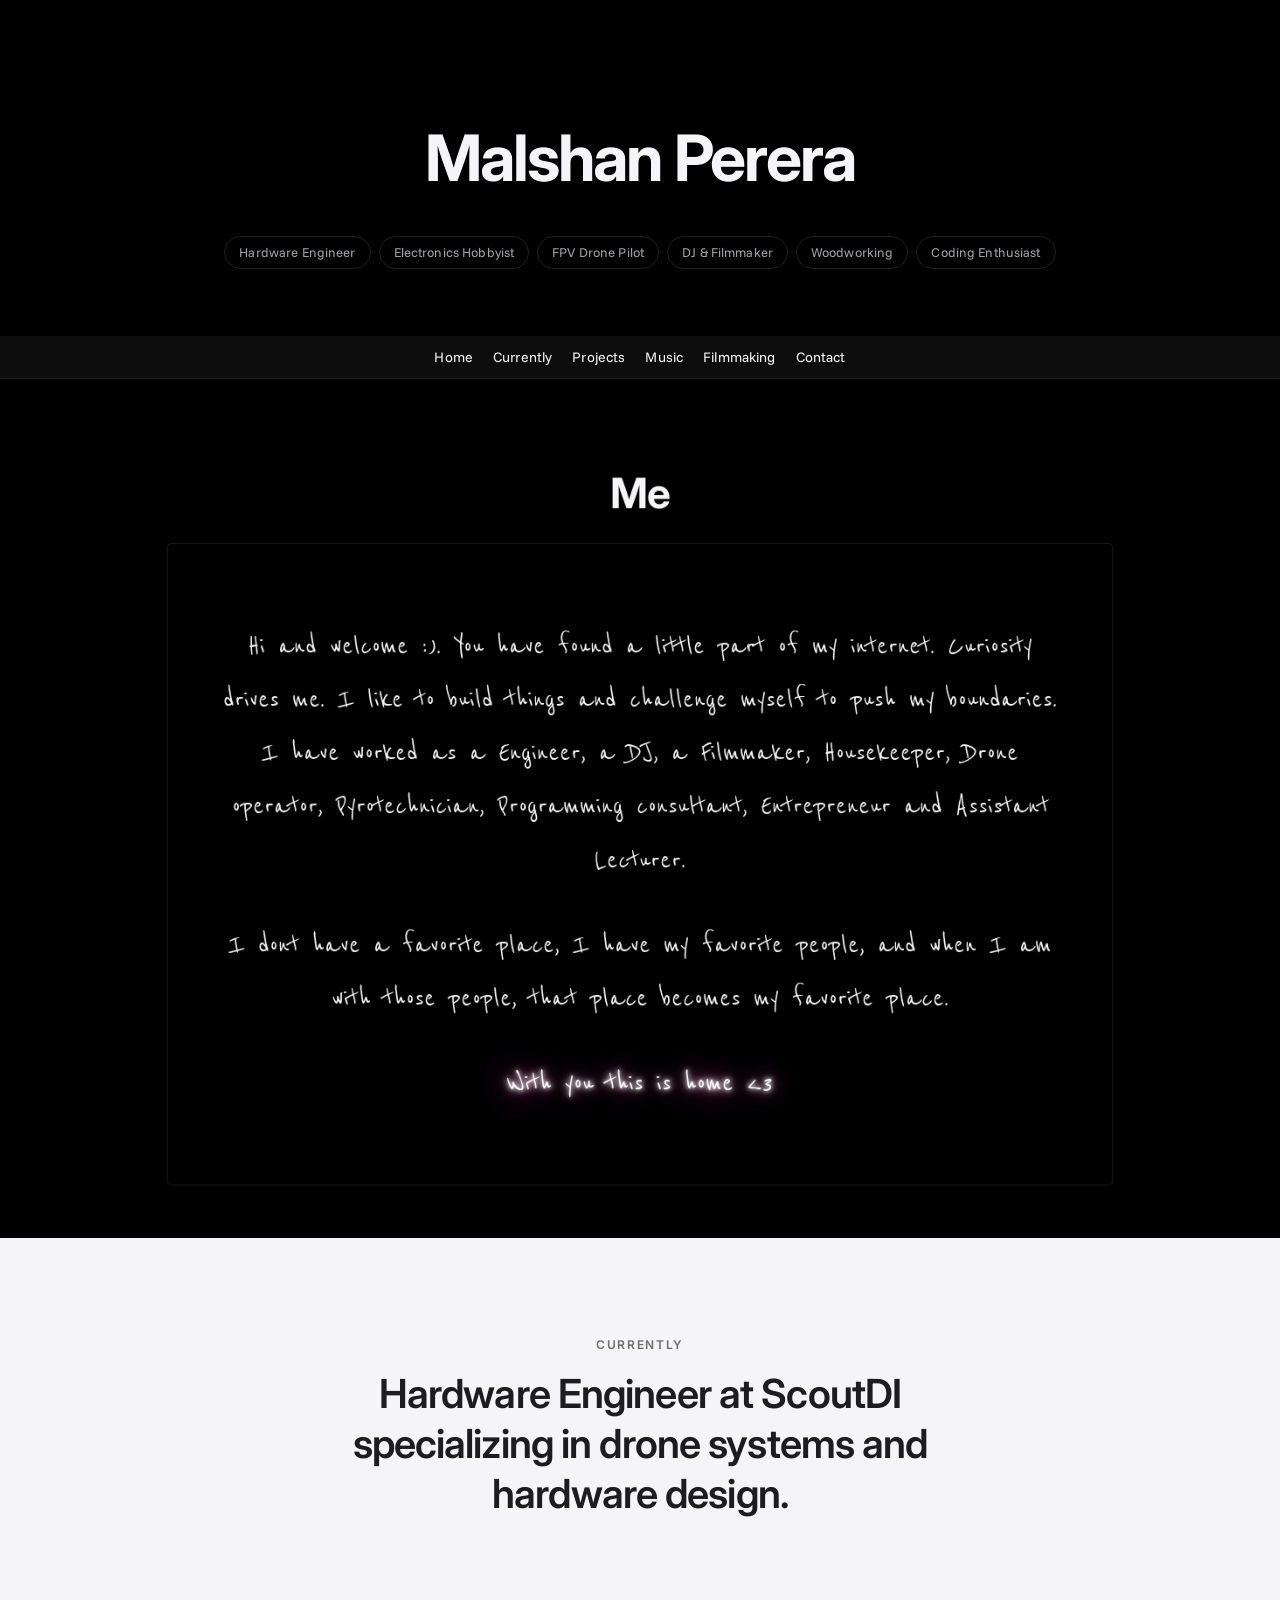
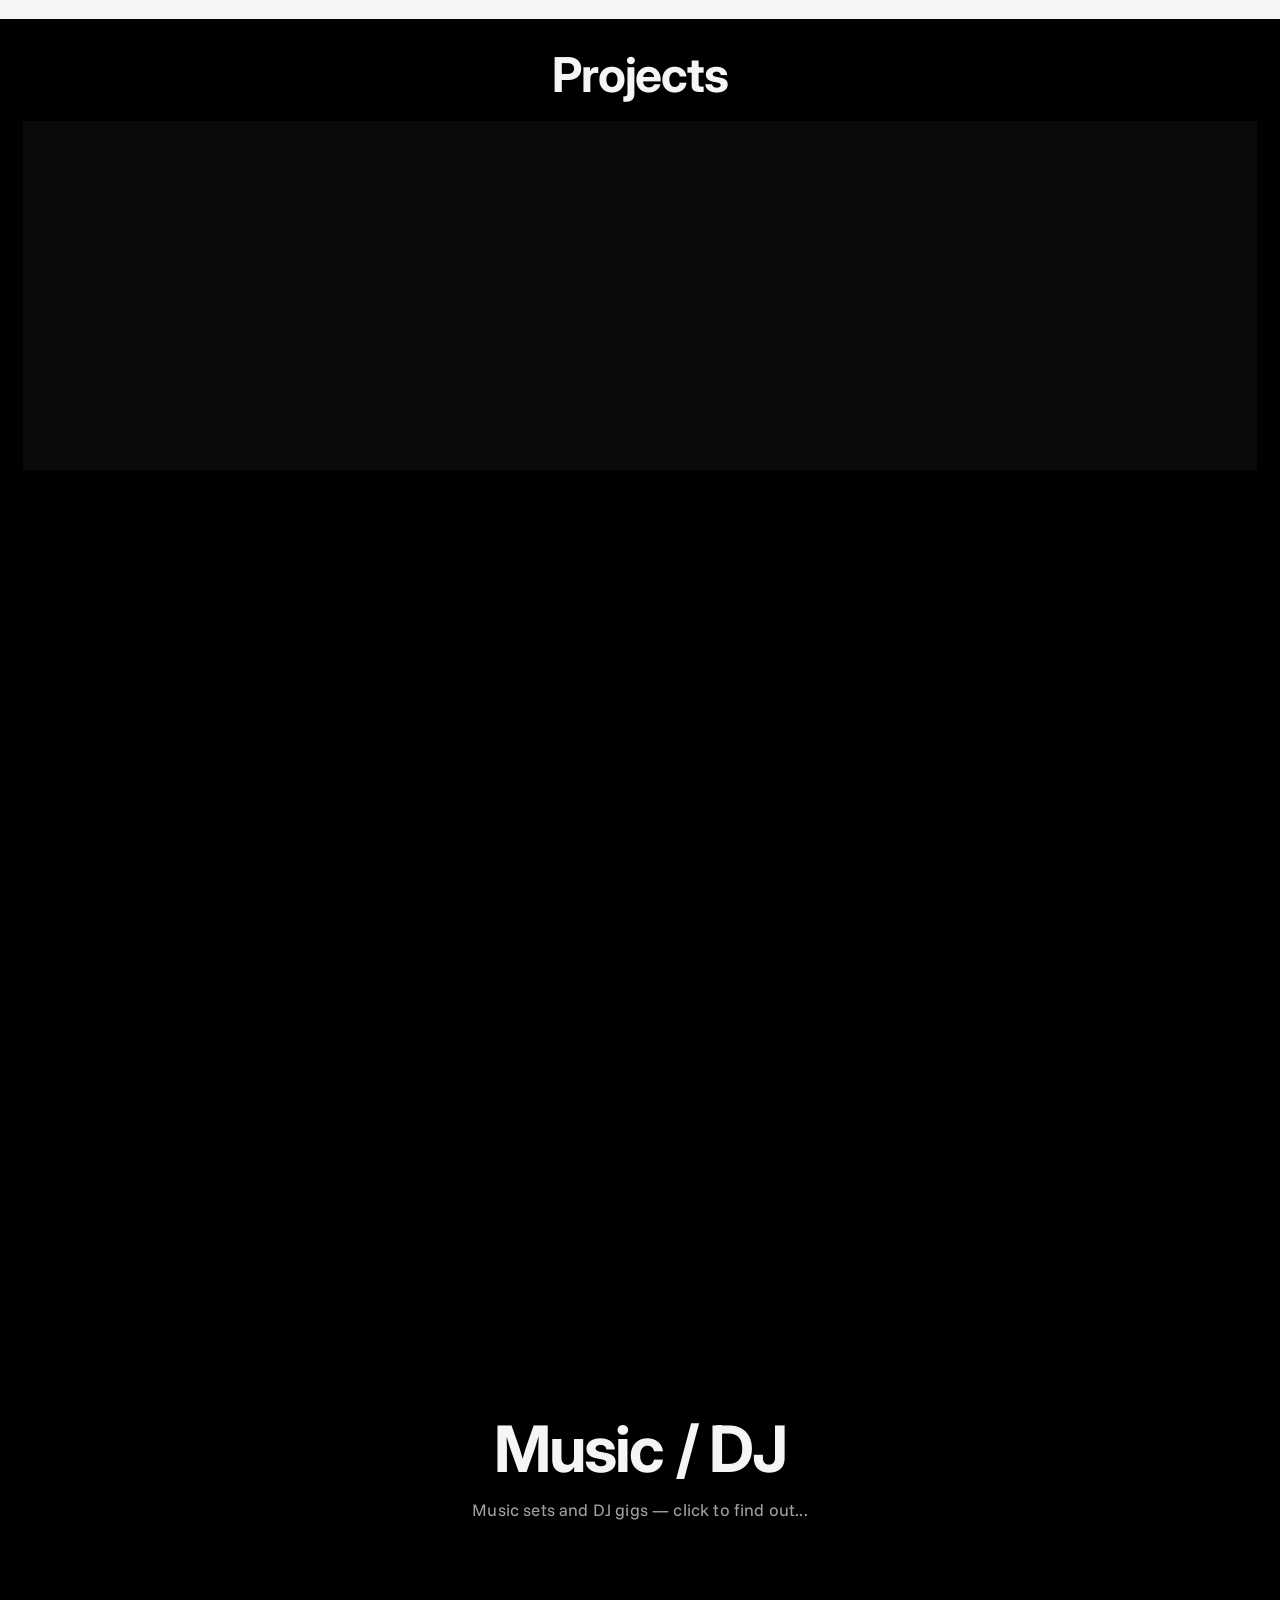
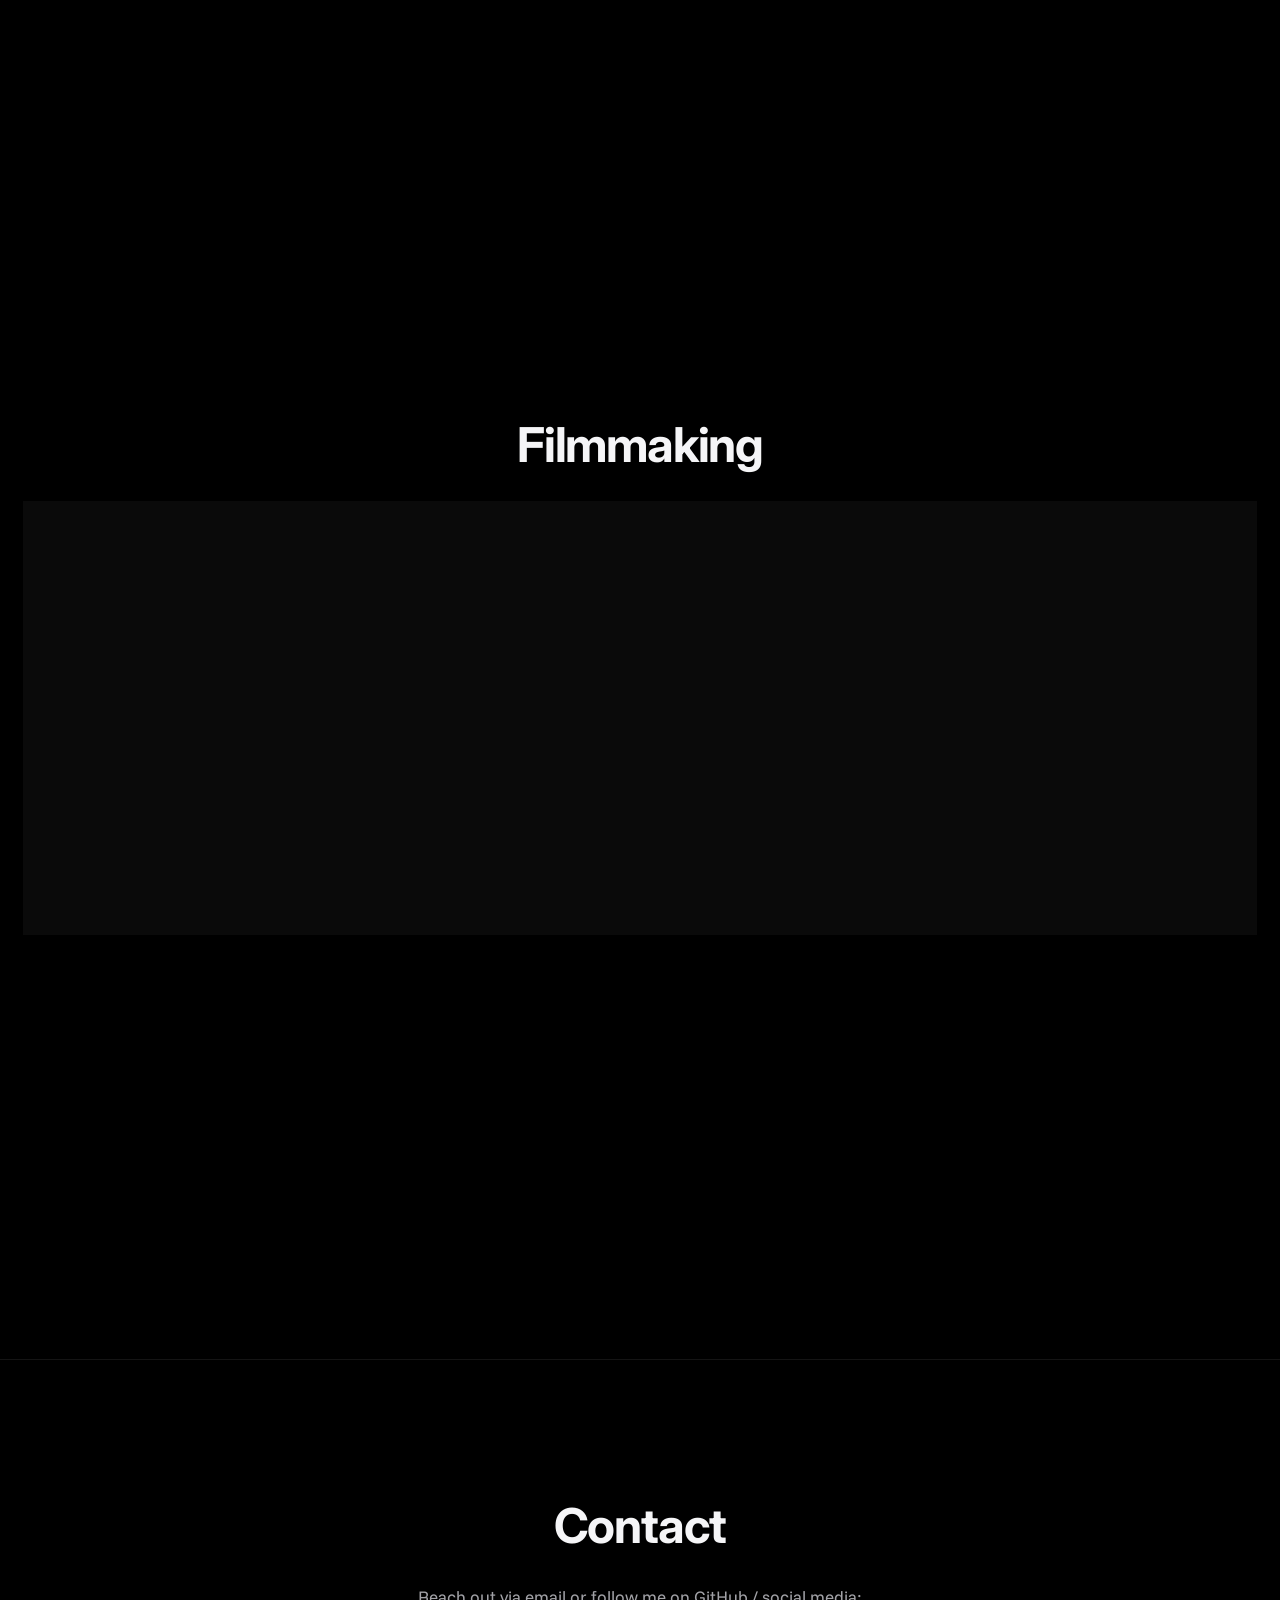
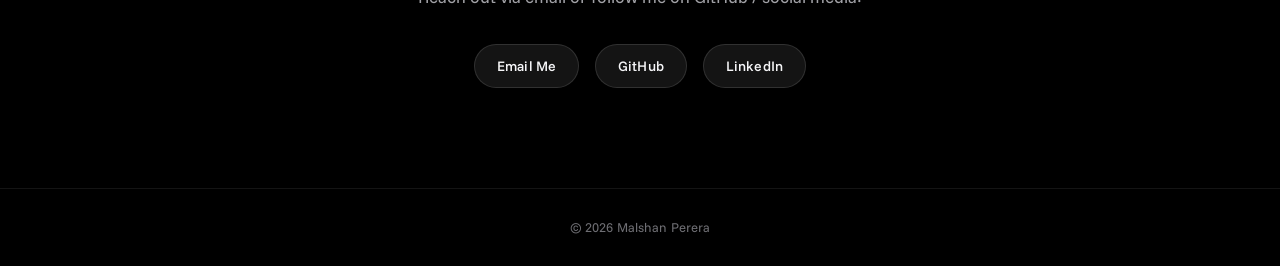
==== commit 45ae3778: "added logo and preview" ====
--- a/index.html
+++ b/index.html
@@ -5,6 +5,13 @@
     <meta name="viewport" content="width=device-width, initial-scale=1.0">
     <title>Malshan Perera Portfolio</title>
     <link rel="stylesheet" href="css/style.css">
+    <link rel="icon" type="image/png" href="assets/images/favicon.png">
+    <meta property="og:title" content="Malshan Perera">
+    <meta property="og:description" content="Hi and welcome :). You have found a little part of my internet.">
+    <meta property="og:image" content="https://malshano.github.io/assets/images/mylogo.png">
+    <meta property="og:url" content="https://malshano.github.io">
+    <meta property="og:type" content="website">
+
 </head>
 <body>
 
@@ -92,17 +99,17 @@
         <span class="role-tag">Electronics Hobbyist</span>
         <span class="role-tag">FPV Drone Pilot</span>
         <span class="role-tag">DJ &amp; Filmmaker</span>
-        <span class="role-tag">Carpenter</span>
+        <span class="role-tag">Woodworking</span>
         <span class="role-tag">Coding Enthusiast</span>
     </p>
 </header>
 
 <nav>
     <a href="#home">Home</a>
+    <a href="#about">Currently</a>
     <a href="#projects">Projects</a>
     <a href="#music">Music</a>
     <a href="#filmmaking">Filmmaking</a>
-    <a href="#about">Currently</a>
     <a href="#contact">Contact</a>
 </nav>
 
--- a/css/style.css
+++ b/css/style.css
@@ -118,7 +118,7 @@
     opacity: 0;
     z-index: 0;
     transition: opacity 0.7s ease;
-    height: 110px;
+    height: clamp(62px, calc(5vw * 1.72), 110px);
     width: auto;
     mix-blend-mode: screen;
     -webkit-mask-image: radial-gradient(ellipse 55% 55% at 50% 50%, black 20%, transparent 80%);
@@ -174,6 +174,10 @@
     pointer-events: none;
     z-index: 10;
 }
+#stickman-svg {
+    width: clamp(38px, calc(5vw * 1.0625), 68px);
+    height: auto;
+}
 #stickman-wrap.running-in {
     opacity: 1;
     animation: sm-run-in 0.9s ease-out forwards;
@@ -364,15 +368,15 @@
 /* ---------------- WELCOME TEXT ---------------- */
 .welcome-text {
     font-family: 'Reenie Beanie', cursive;
-    font-size: 28px;
+    font-size: 36px;
     line-height: 1.7;
     text-align: center;
-    max-width: 800px;
+    max-width: 960px;
     margin: 0 auto;
     position: relative;
     z-index: 3;
     border: 0.01px solid rgb(27, 27, 27);
-    padding: 30px 40px;
+    padding: 50px 60px;
     border-radius: 4px;
 }
 
@@ -543,18 +547,22 @@
     position: absolute;
     bottom: 15px;
     left: 15px;
+    right: 15px;
+    z-index: 2;
 }
 .card-text h3 {
     font-size: 15px;
     font-weight: 600;
     letter-spacing: -0.01em;
     margin: 0 0 4px 0;
-    color: #f5f5f7;
+    color: #ffffff;
+    text-shadow: 0 1px 4px rgba(0,0,0,0.6);
 }
 .card-text p {
     font-size: 12px;
-    color: #a1a1a6;
+    color: #e0e0e0;
     letter-spacing: 0.01em;
+    text-shadow: 0 1px 3px rgba(0,0,0,0.5);
 }
 
 /* HORIZONTAL VIGNETTE */
@@ -564,8 +572,9 @@
     top: 0; left: 0;
     width: 100%; height: 100%;
     pointer-events: none;
-    background: linear-gradient(to bottom, rgba(0,0,0,0.35) 0%, rgba(0,0,0,0) 20%, rgba(0,0,0,0) 80%, rgba(0,0,0,0.35) 100%);
+    background: linear-gradient(to bottom, rgba(0,0,0,0.2) 0%, rgba(0,0,0,0) 30%, rgba(0,0,0,0.65) 70%, rgba(0,0,0,0.85) 100%);
     border-radius: 15px;
+    z-index: 1;
 }
 
 /* ---------------- CONTACT SECTION ---------------- */
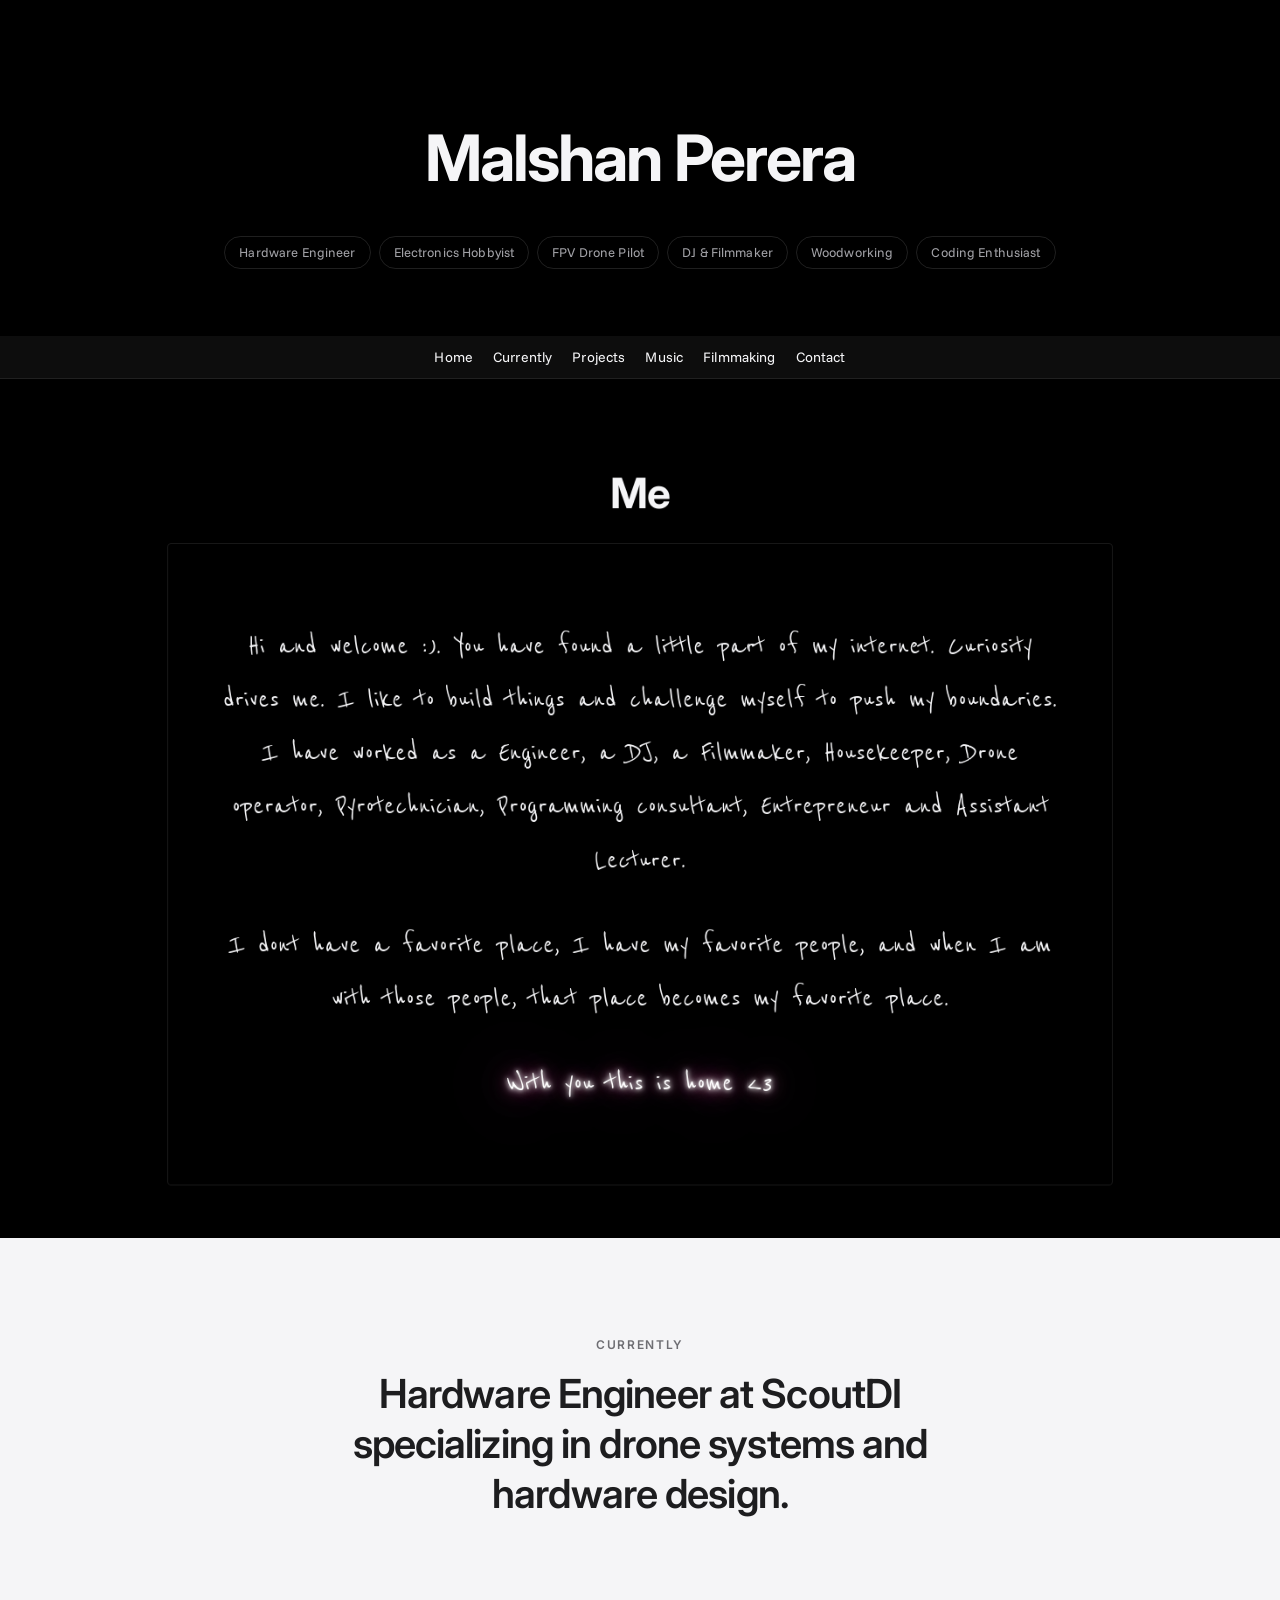
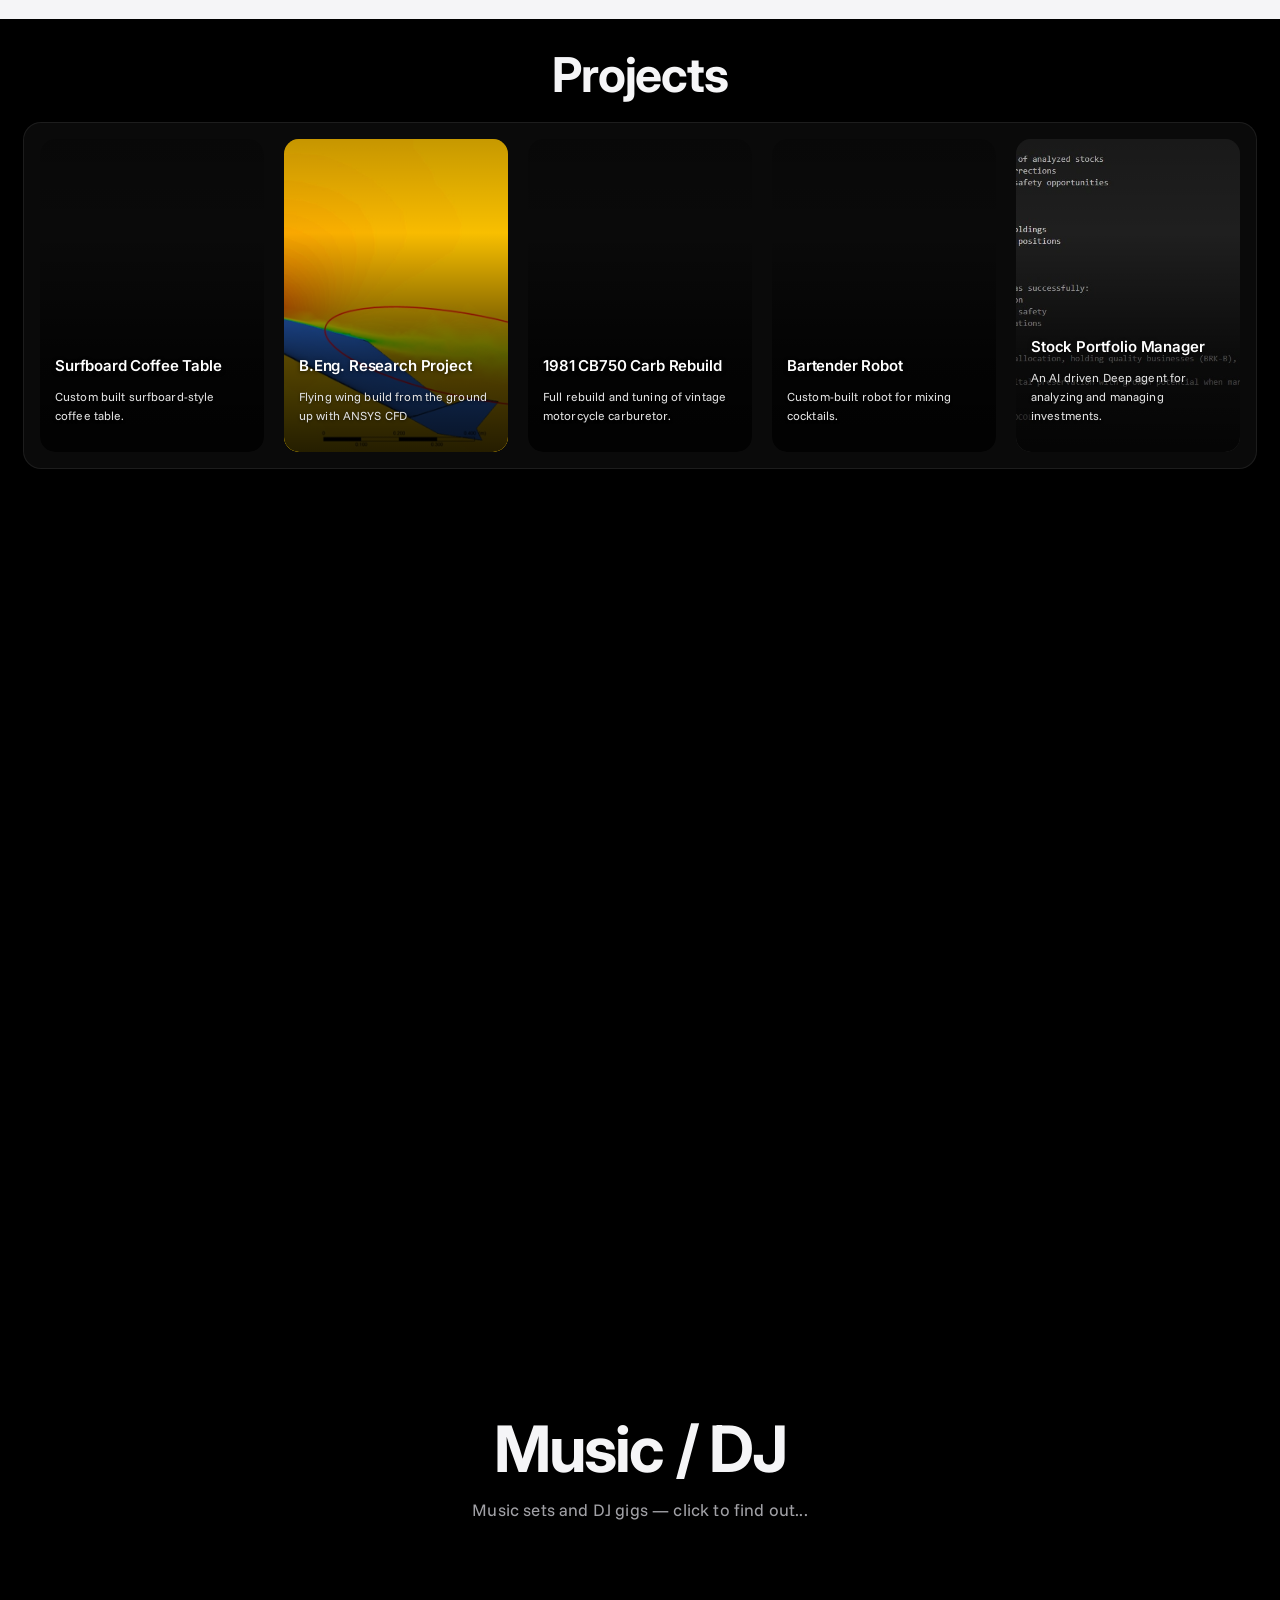
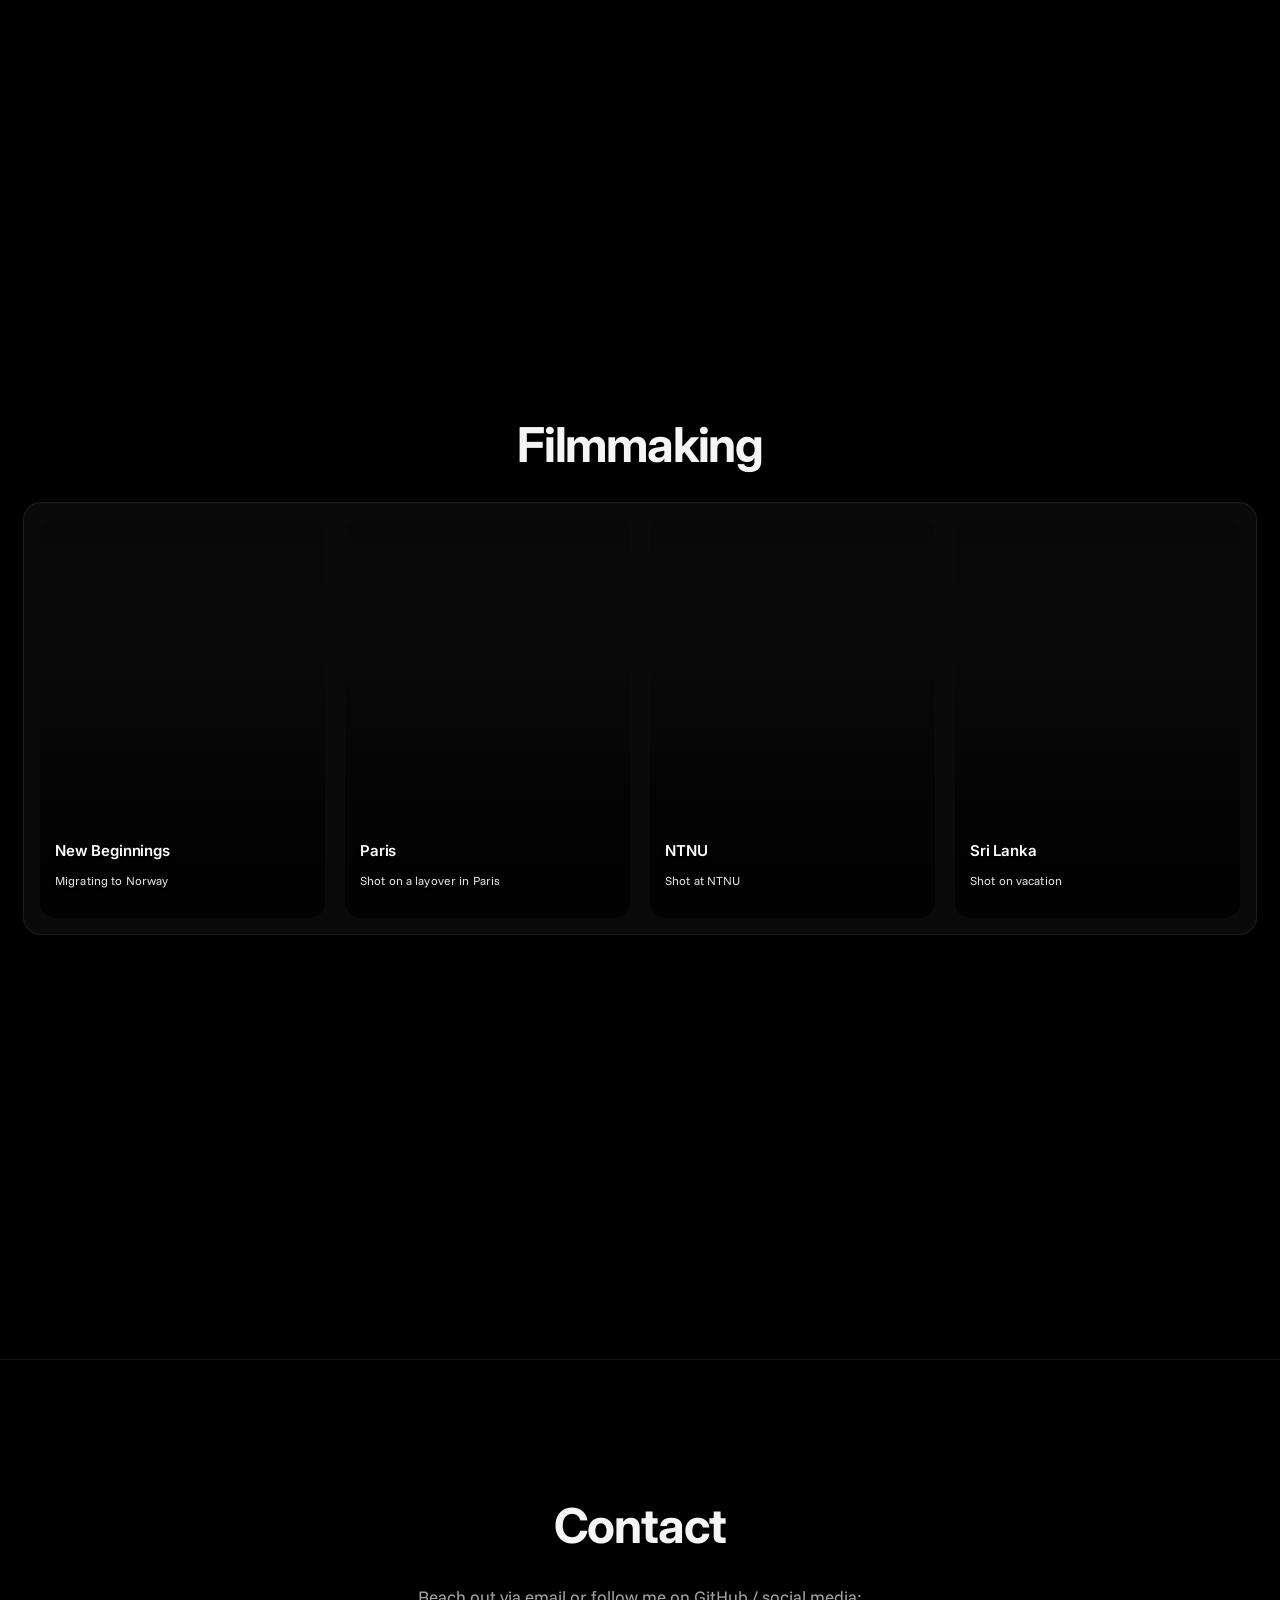
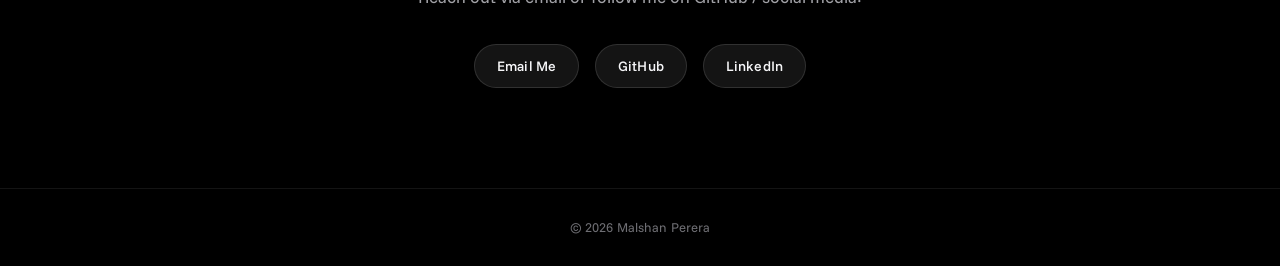
==== commit d6905ccf: "fixed logo" ====
--- a/index.html
+++ b/index.html
@@ -11,7 +11,6 @@
     <meta property="og:image" content="https://malshano.github.io/assets/images/mylogo.png">
     <meta property="og:url" content="https://malshano.github.io">
     <meta property="og:type" content="website">
-
 </head>
 <body>
 
--- a/css/style.css
+++ b/css/style.css
@@ -123,6 +123,11 @@
     mix-blend-mode: screen;
     -webkit-mask-image: radial-gradient(ellipse 55% 55% at 50% 50%, black 20%, transparent 80%);
     mask-image: radial-gradient(ellipse 55% 55% at 50% 50%, black 20%, transparent 80%);
+}
+#surfing-video {
+    filter: contrast(1.4) brightness(1.2);
+    -webkit-mask-image: radial-gradient(ellipse 70% 65% at 50% 50%, black 25%, transparent 85%);
+    mask-image: radial-gradient(ellipse 70% 65% at 50% 50%, black 25%, transparent 85%);
 }
 @media (max-width: 767px) {
     #jetpack-video  { display: none; }
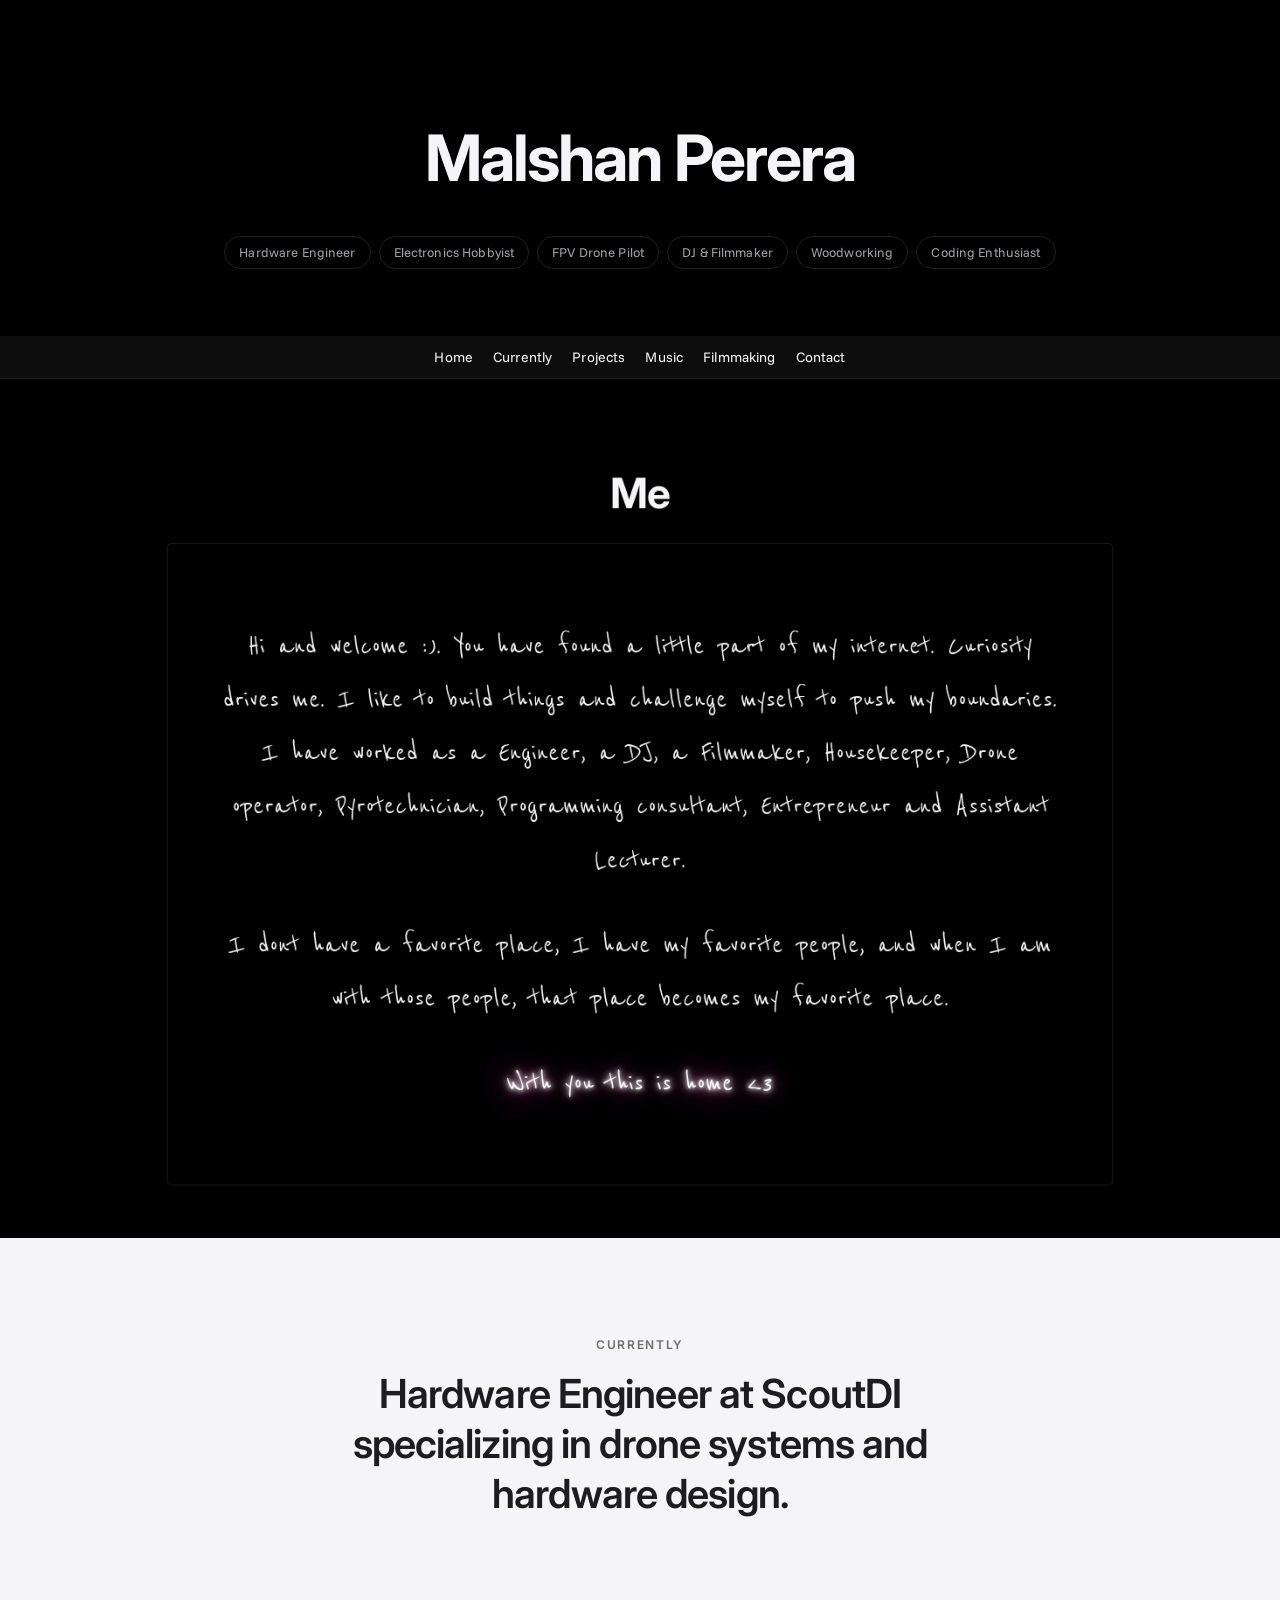
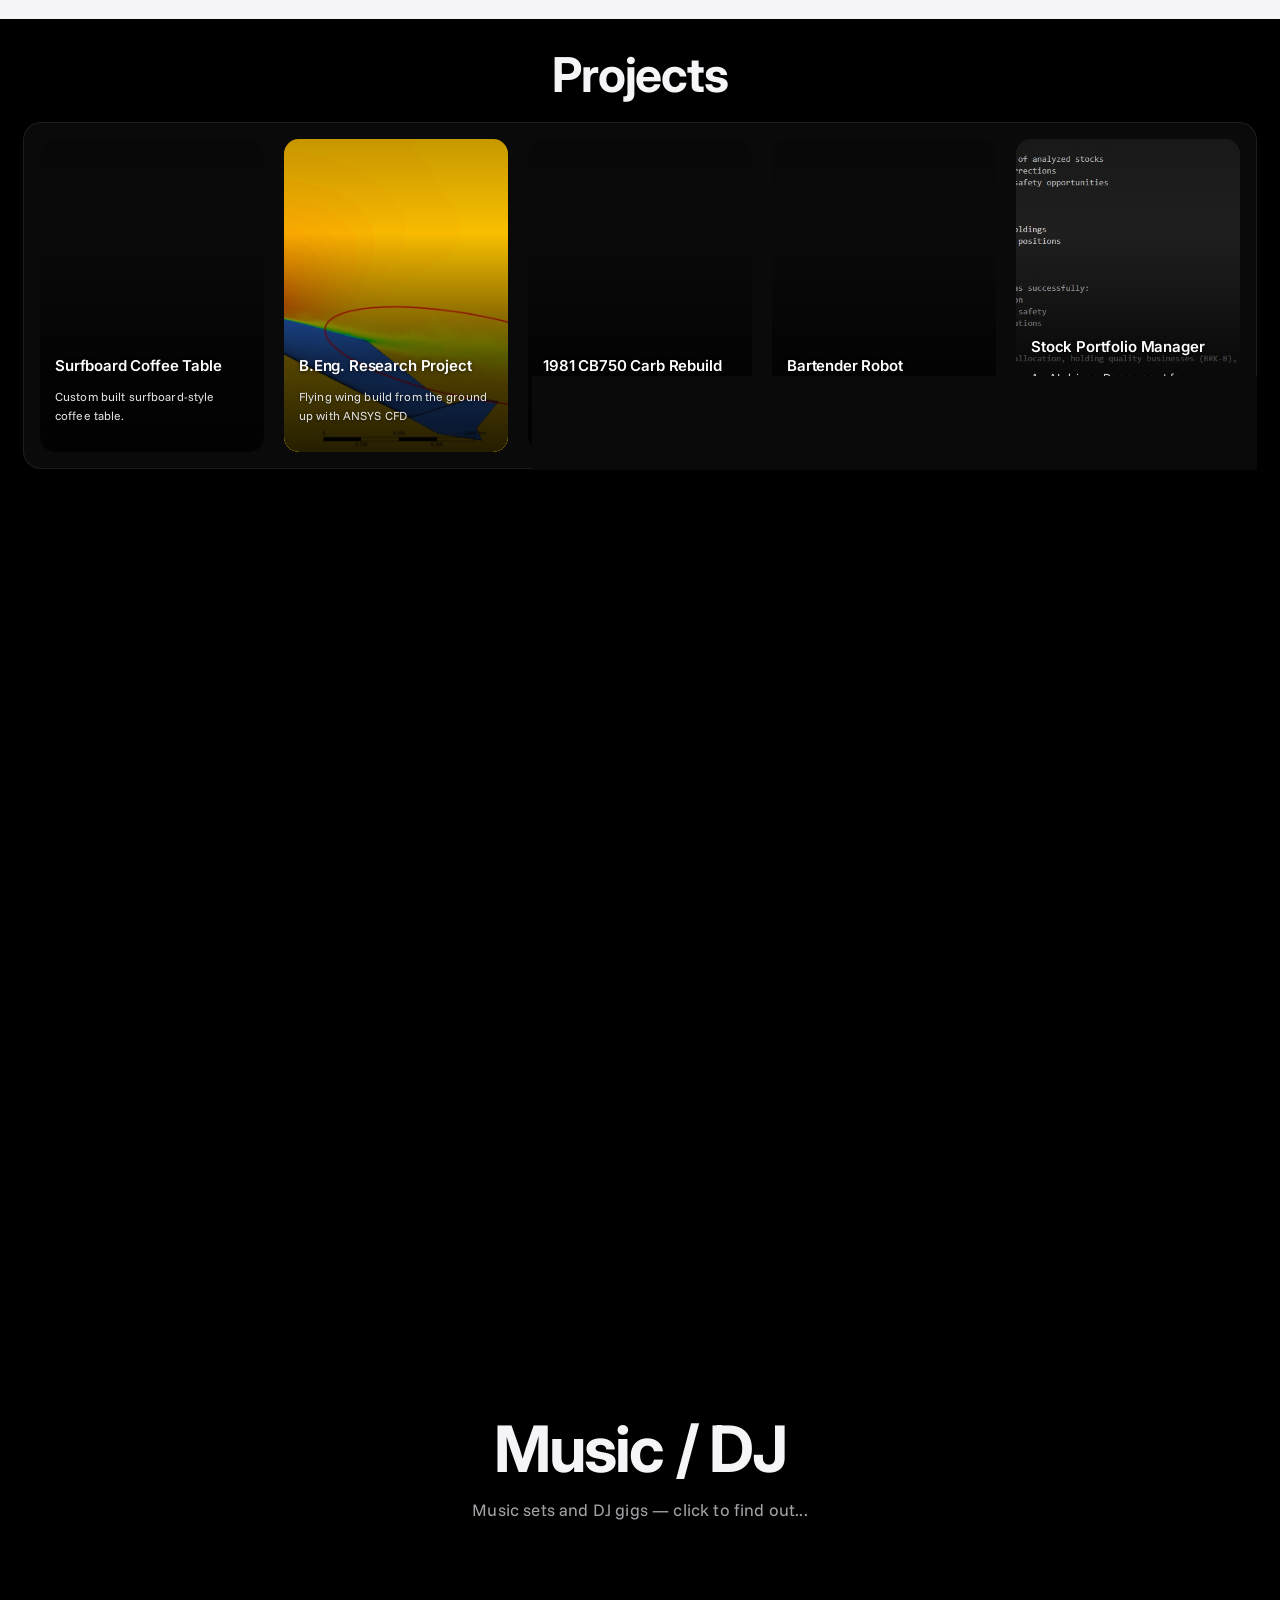
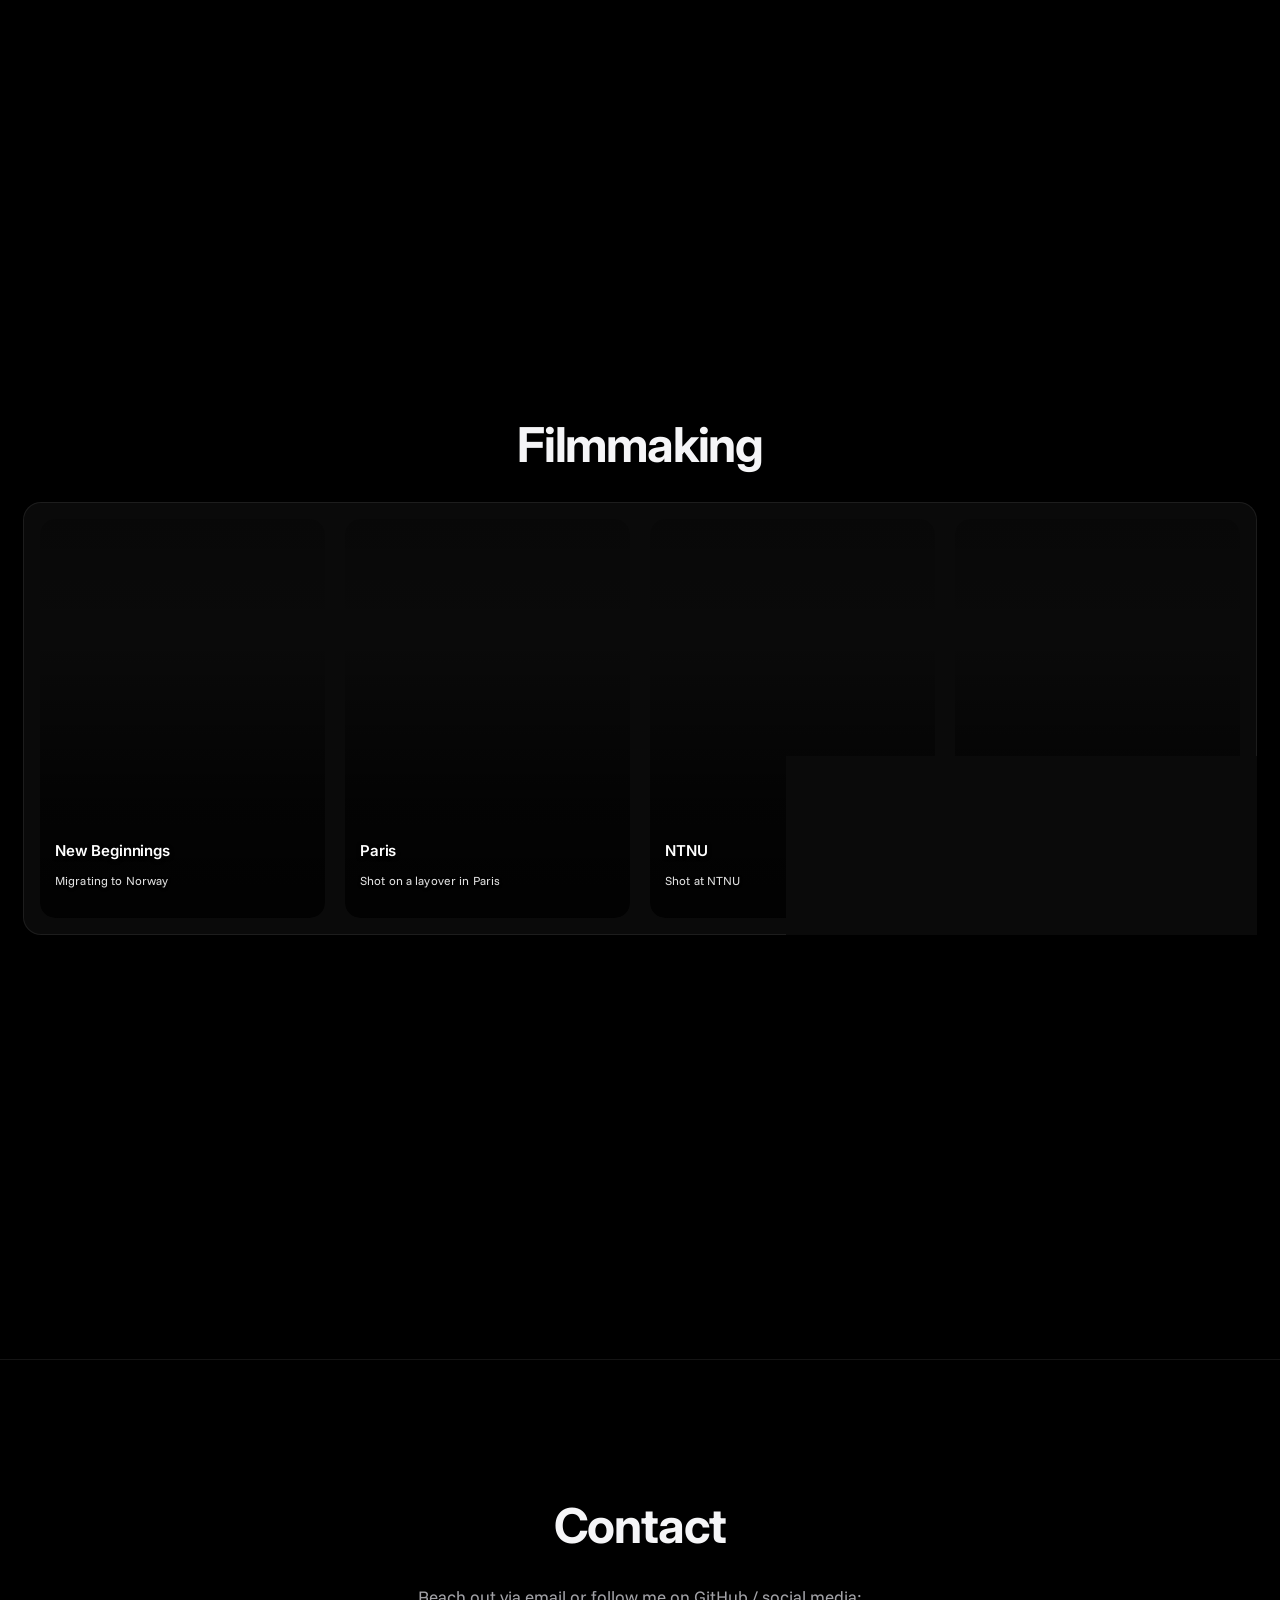
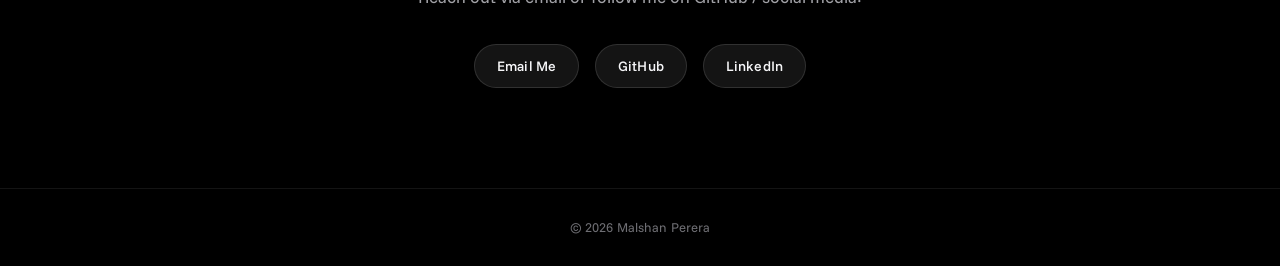
==== commit de9a8d18: "logo fixed" ====
--- a/index.html
+++ b/index.html
@@ -5,9 +5,9 @@
     <meta name="viewport" content="width=device-width, initial-scale=1.0">
     <title>Malshan Perera Portfolio</title>
     <link rel="stylesheet" href="css/style.css">
-    <link rel="icon" type="image/png" href="assets/images/favicon.png">
+    <link rel="icon" type="image/png" href="assets/images/favicon1.png">
     <meta property="og:title" content="Malshan Perera">
-    <meta property="og:description" content="Hi and welcome :). You have found a little part of my internet.">
+    <meta property="og:description" content="Welcome to my part of the internet.">
     <meta property="og:image" content="https://malshano.github.io/assets/images/mylogo.png">
     <meta property="og:url" content="https://malshano.github.io">
     <meta property="og:type" content="website">
@@ -18,7 +18,7 @@
 <header>
     <h1><span id="h1-name">Malshan Perer<span id="falling-a">a</span></span></h1>
     <video id="jetpack-video" muted playsinline loop>
-        <source src="assets/videos/stickfigurejetpack.mp4" type="video/mp4">
+        <source src="../assets/videos/stickfigurejetpack.mp4" type="video/mp4">
     </video>
     <video id="skijump-video" muted playsinline loop>
         <source src="assets/videos/skijumpstick_1.mp4" type="video/mp4">
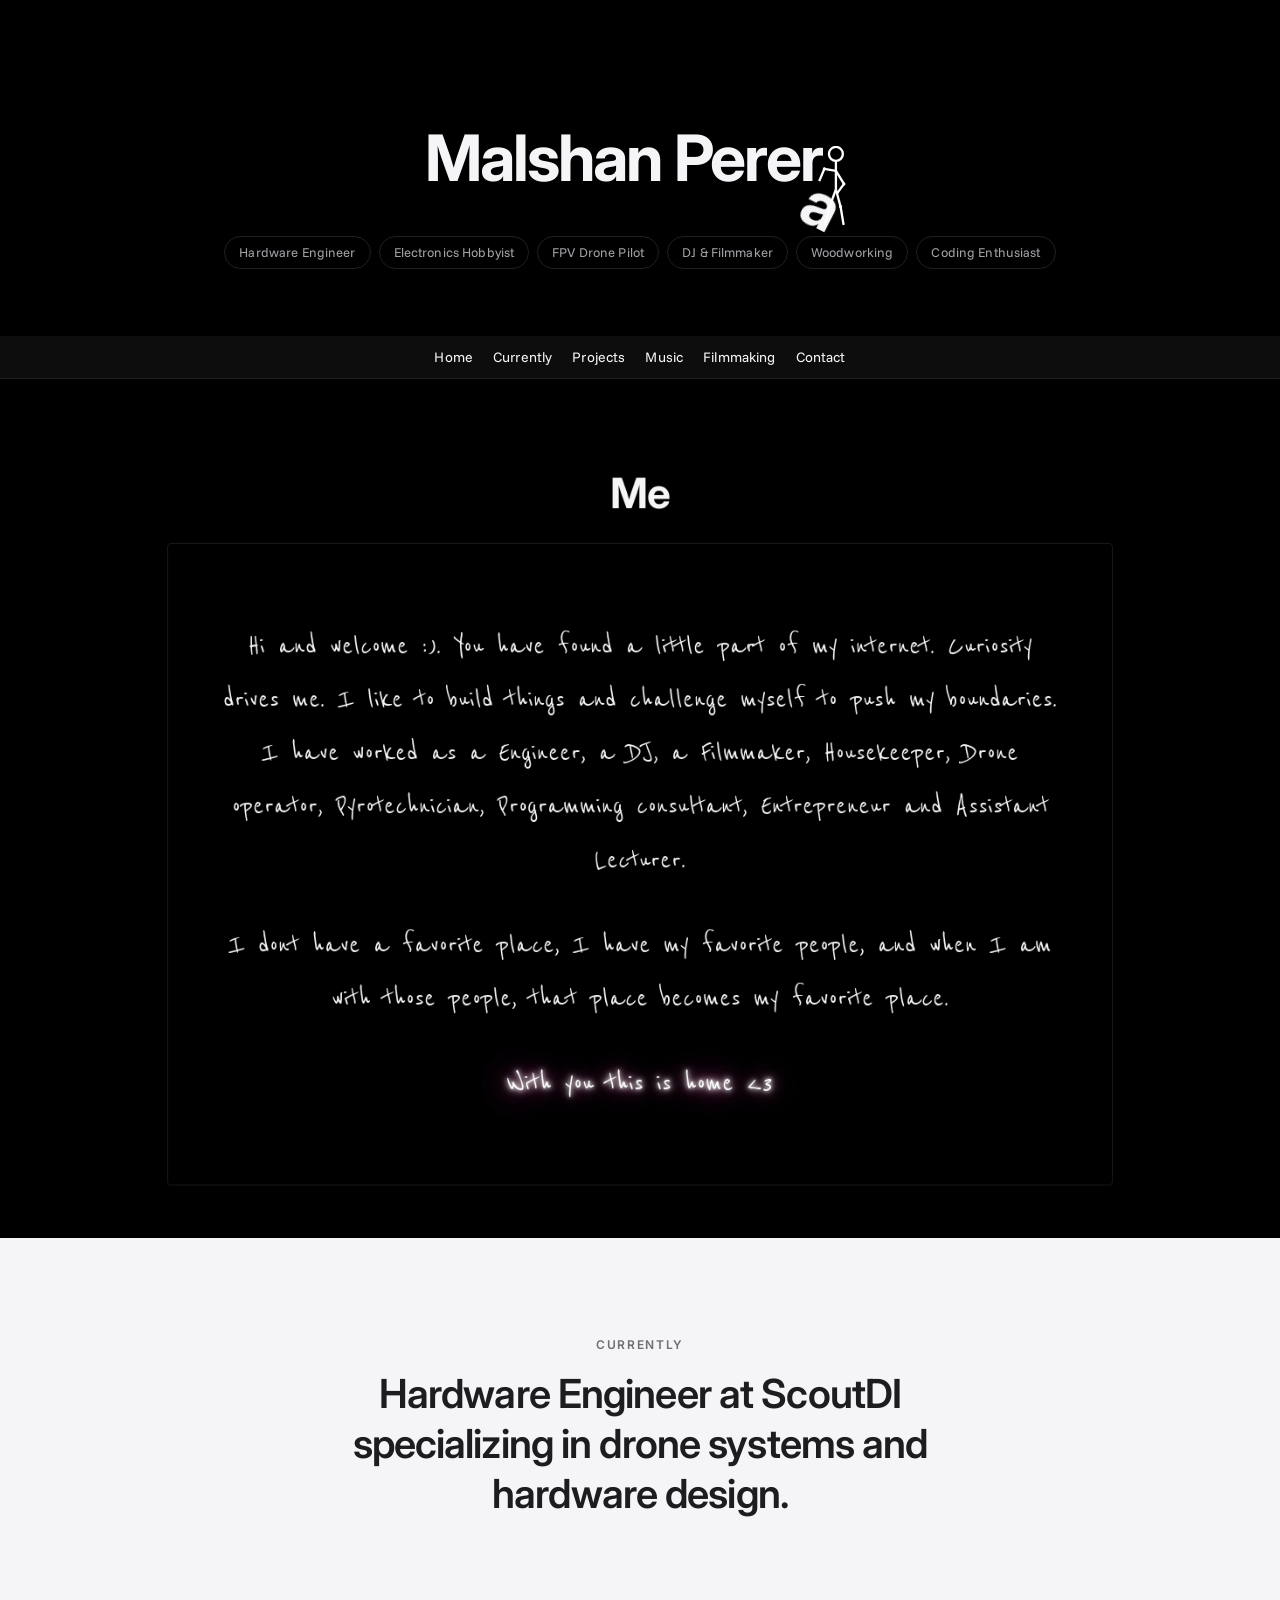
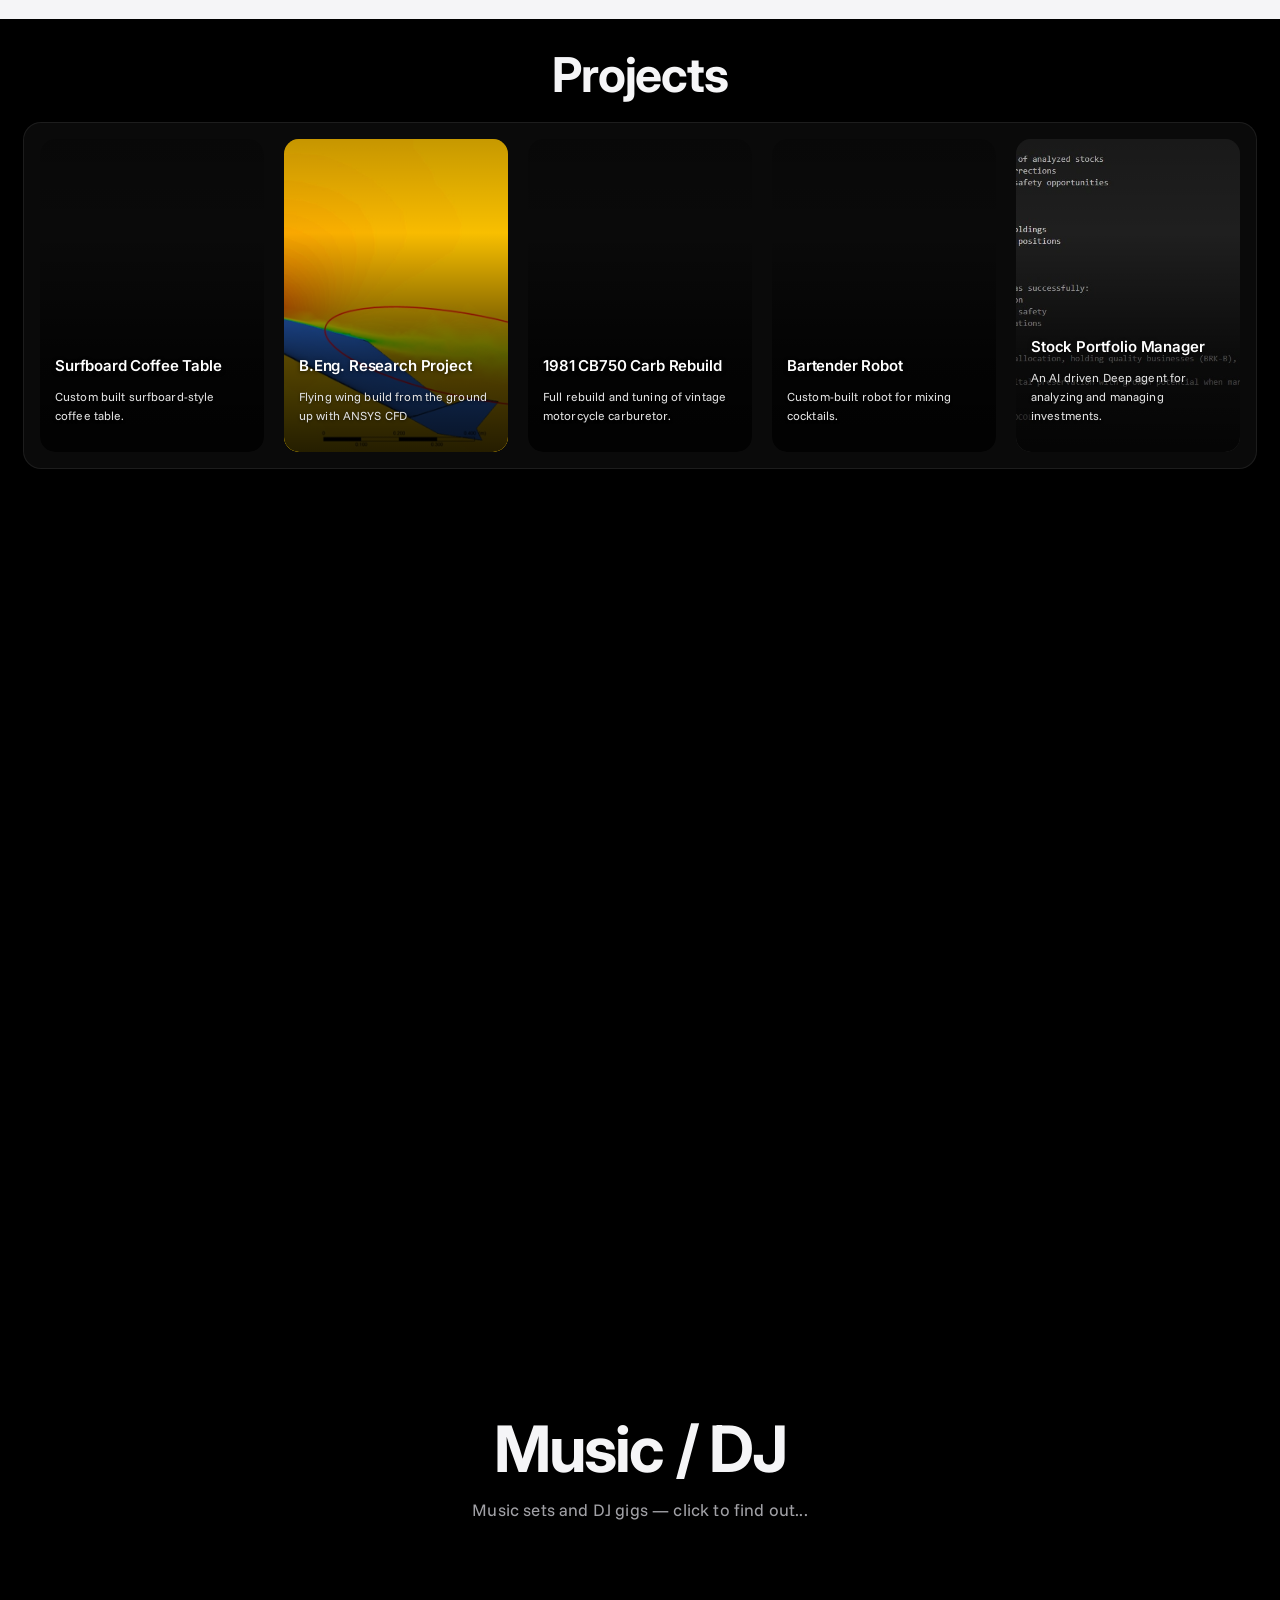
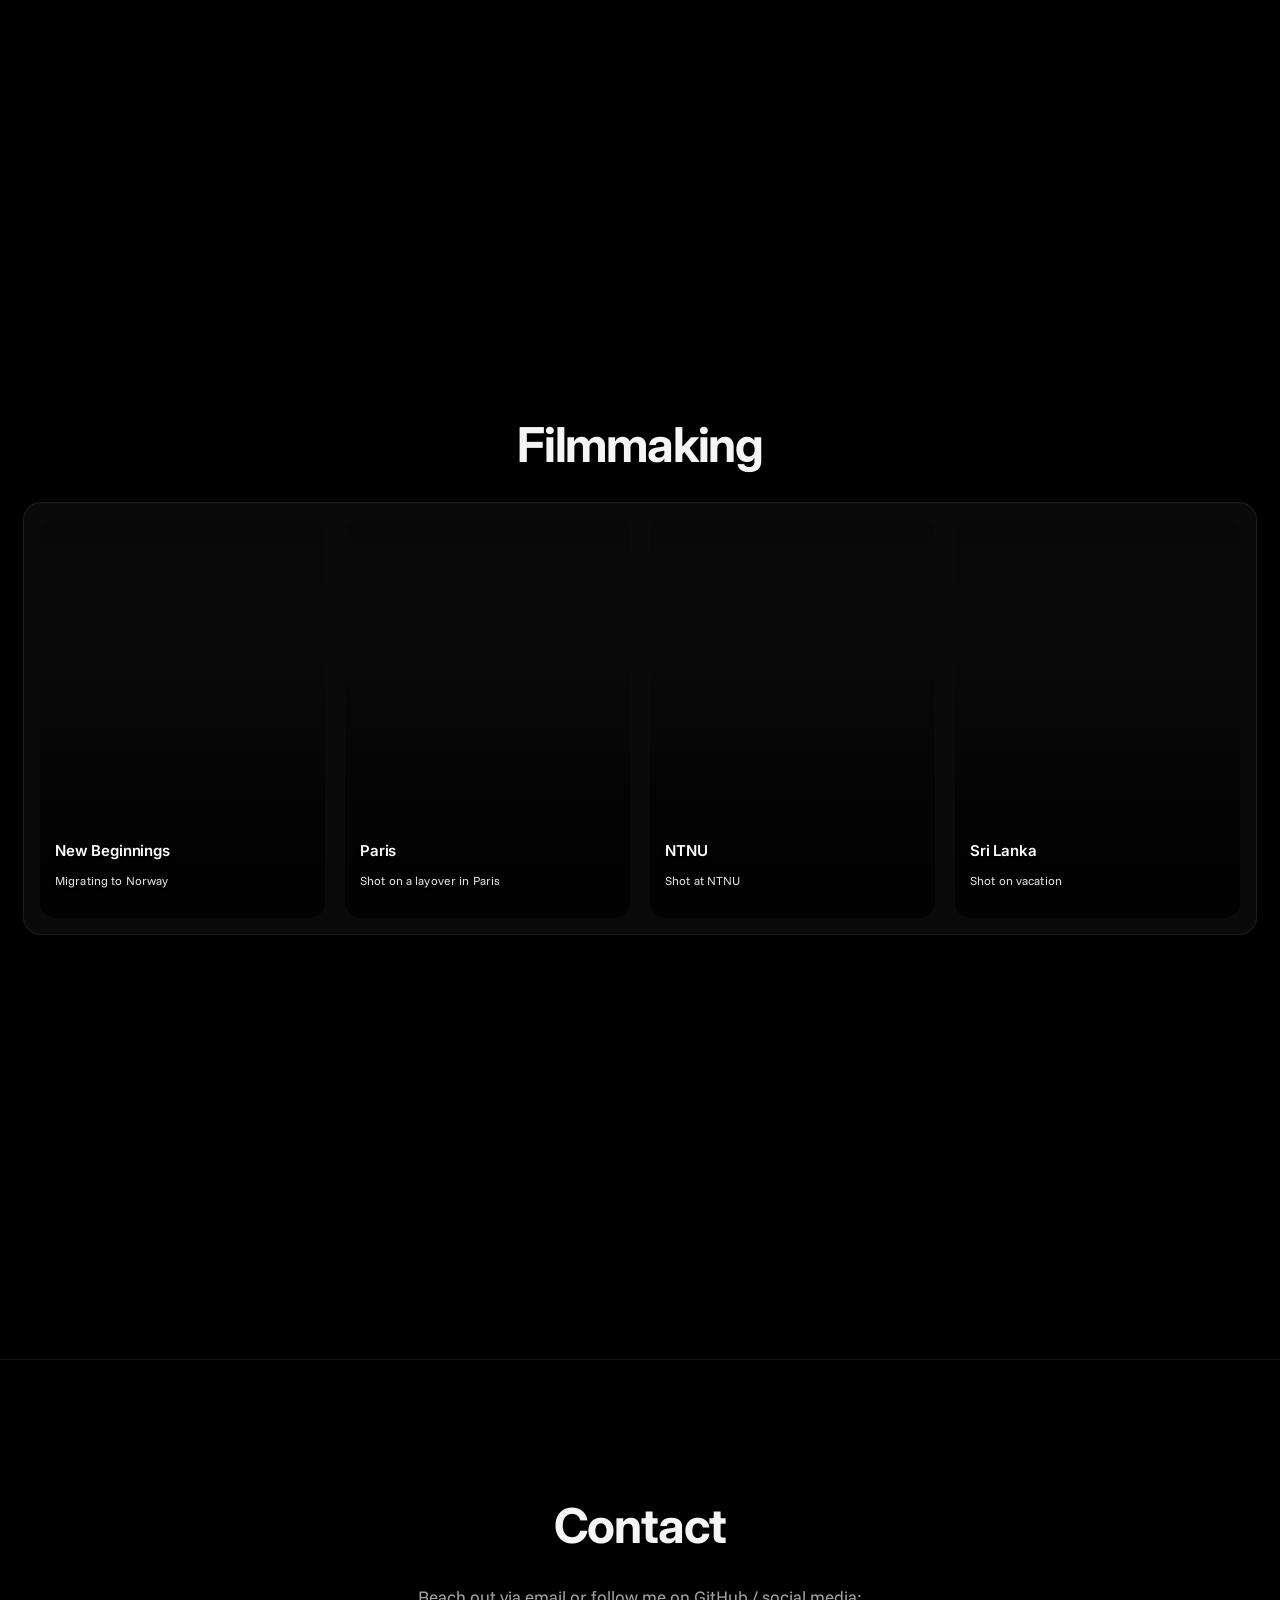
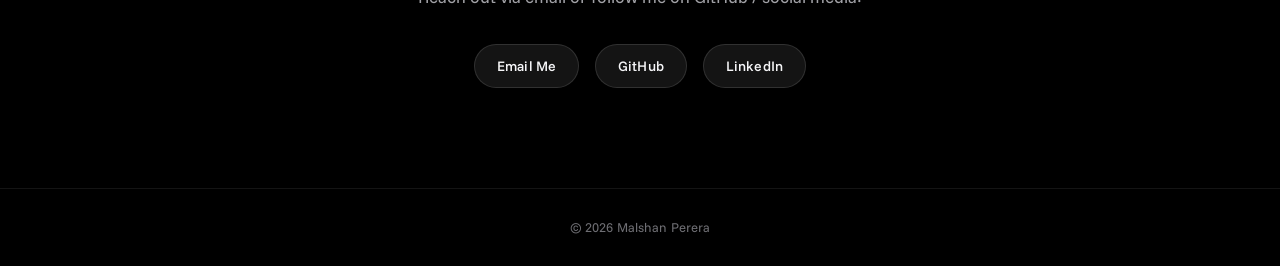
==== commit acbabbce: "Site-wide cleanup: Roskilde section, page slimming, broken links, UI sync - Add Roskilde Festival se" ====
--- a/index.html
+++ b/index.html
@@ -18,7 +18,7 @@
 <header>
     <h1><span id="h1-name">Malshan Perer<span id="falling-a">a</span></span></h1>
     <video id="jetpack-video" muted playsinline loop>
-        <source src="../assets/videos/stickfigurejetpack.mp4" type="video/mp4">
+        <source src="assets/videos/stickfigurejetpack.mp4" type="video/mp4">
     </video>
     <video id="skijump-video" muted playsinline loop>
         <source src="assets/videos/skijumpstick_1.mp4" type="video/mp4">
@@ -144,9 +144,8 @@
                 <p>Custom built surfboard-style coffee table.</p>
             </div>
         </a>
-        <a class="project-card animate" href="../projects/flying_wing_uav_cfd_project.html">
-                <img src="./assets/images/flingwingcfd.jpg" alt="Flying wing CFD">
-                Your browser does not support the video tag.
+        <a class="project-card animate" href="projects/flying_wing_uav_cfd_project.html">
+                <img src="assets/images/flingwingcfd.jpg" alt="Flying wing CFD">
             <div class="card-text">
                 <h3>B.Eng. Research Project </h3>
                 <p>Flying wing build from the ground up with ANSYS CFD</p>
@@ -164,7 +163,7 @@
             </div>
         </a>
 
-        <a class="project-card animate" href="../projects/batenderrobot.html">
+        <a class="project-card animate" href="projects/batenderrobot.html">
             <video autoplay muted loop playsinline class="card-video">
                 <source src="assets/videos/bartender.mp4" type="video/mp4">
                 Your browser does not support the video tag.
@@ -175,8 +174,8 @@
             </div>
         </a>
 
-        <a class="project-card animate" href="../projects/stockpickerv3_project.html">
-            <img src="./assets/images/stockpicker.webp" alt="Stock Portfolio Manager">
+        <a class="project-card animate" href="projects/stockpickerv3_project.html">
+            <img src="assets/images/stockpicker.webp" alt="Stock Portfolio Manager">
             <div class="card-text">
                 <h3>Stock Portfolio Manager</h3>
                 <p>An AI driven Deep agent for analyzing and managing investments.</p>
--- a/css/style.css
+++ b/css/style.css
@@ -625,6 +625,14 @@
 }
 @media(max-width: 600px) {
     .project-card { flex: 1 1 100%; }
+    .welcome-text {
+        font-size: 28px;
+        padding: 32px 24px;
+    }
+    nav {
+        flex-wrap: wrap;
+        gap: 10px 18px;
+    }
 }
 
 /* ---------------- SCROLL ANIMATION ---------------- */
@@ -927,7 +935,7 @@
     top: -10%;
     left: 0;
     width: 100%;
-    z-index: ;
+    z-index: 0;
     color: white;
     font-size: 24px;
     font-weight: 600;
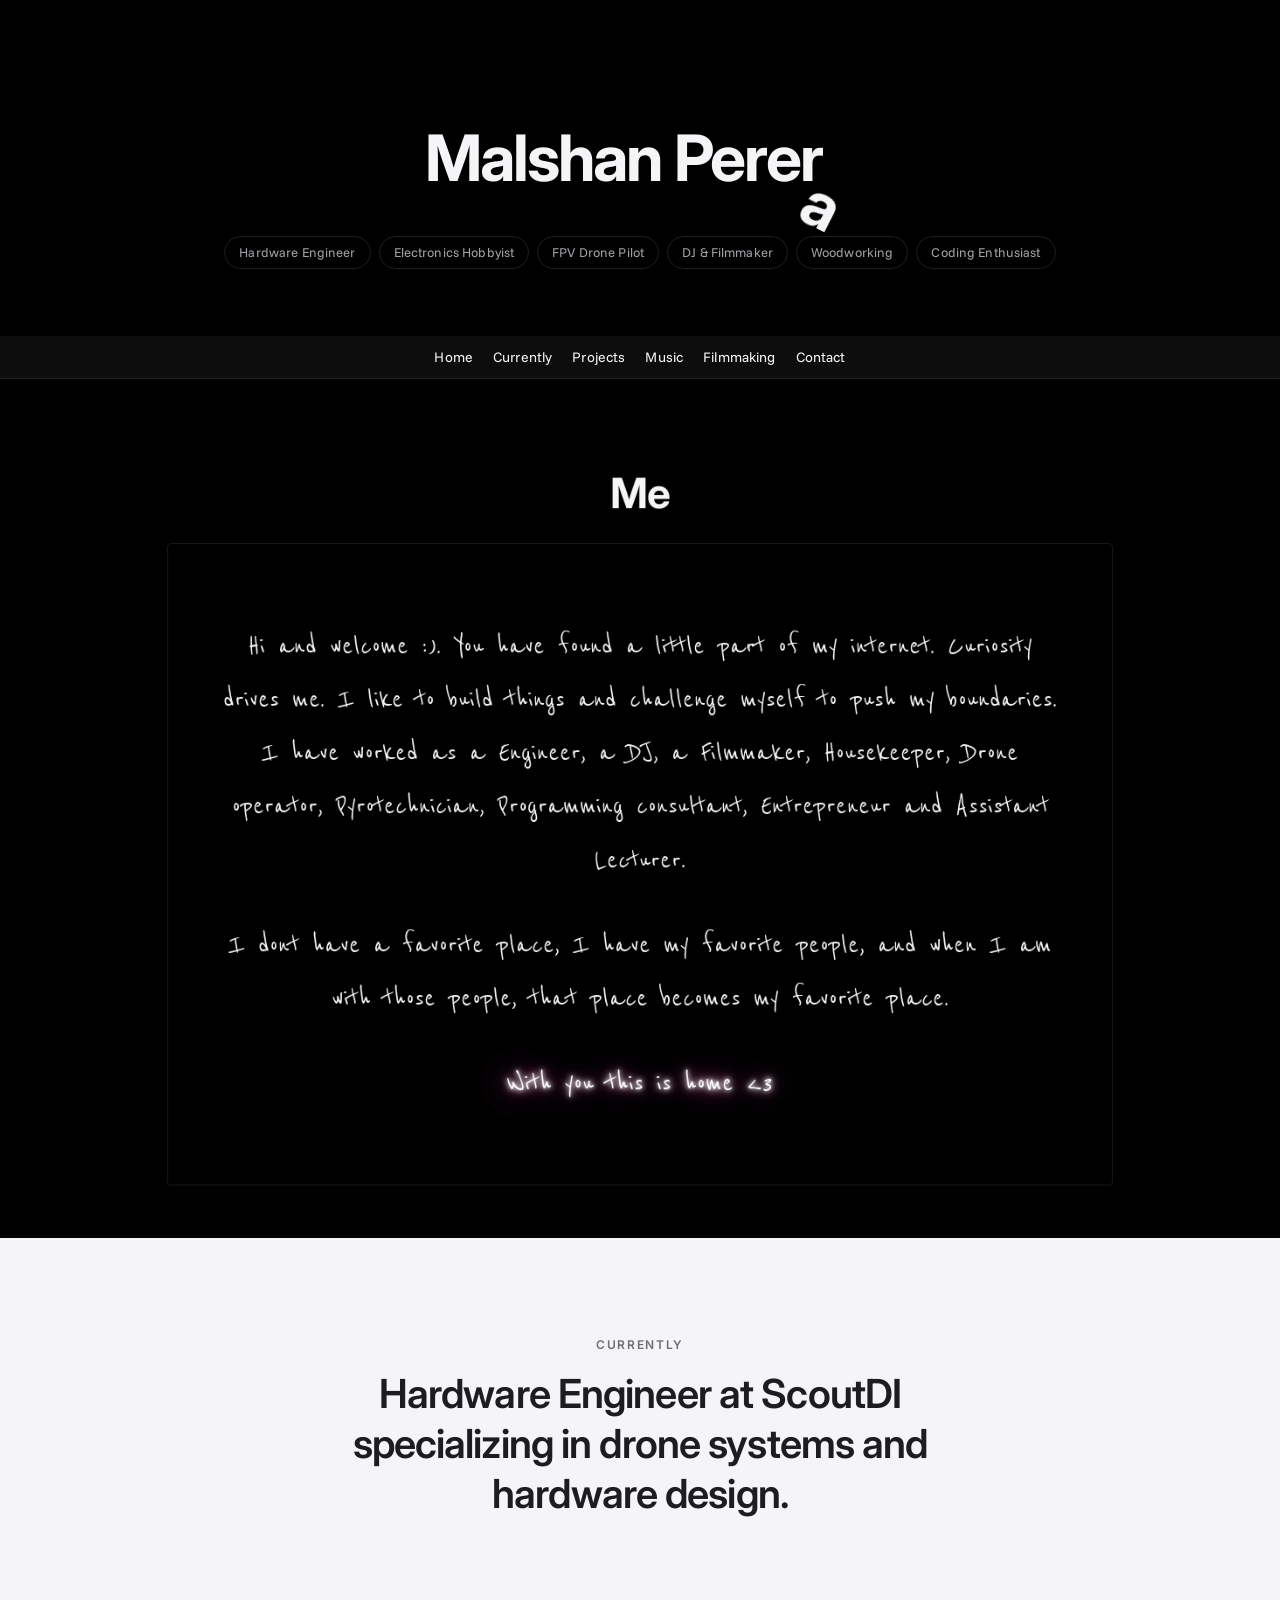
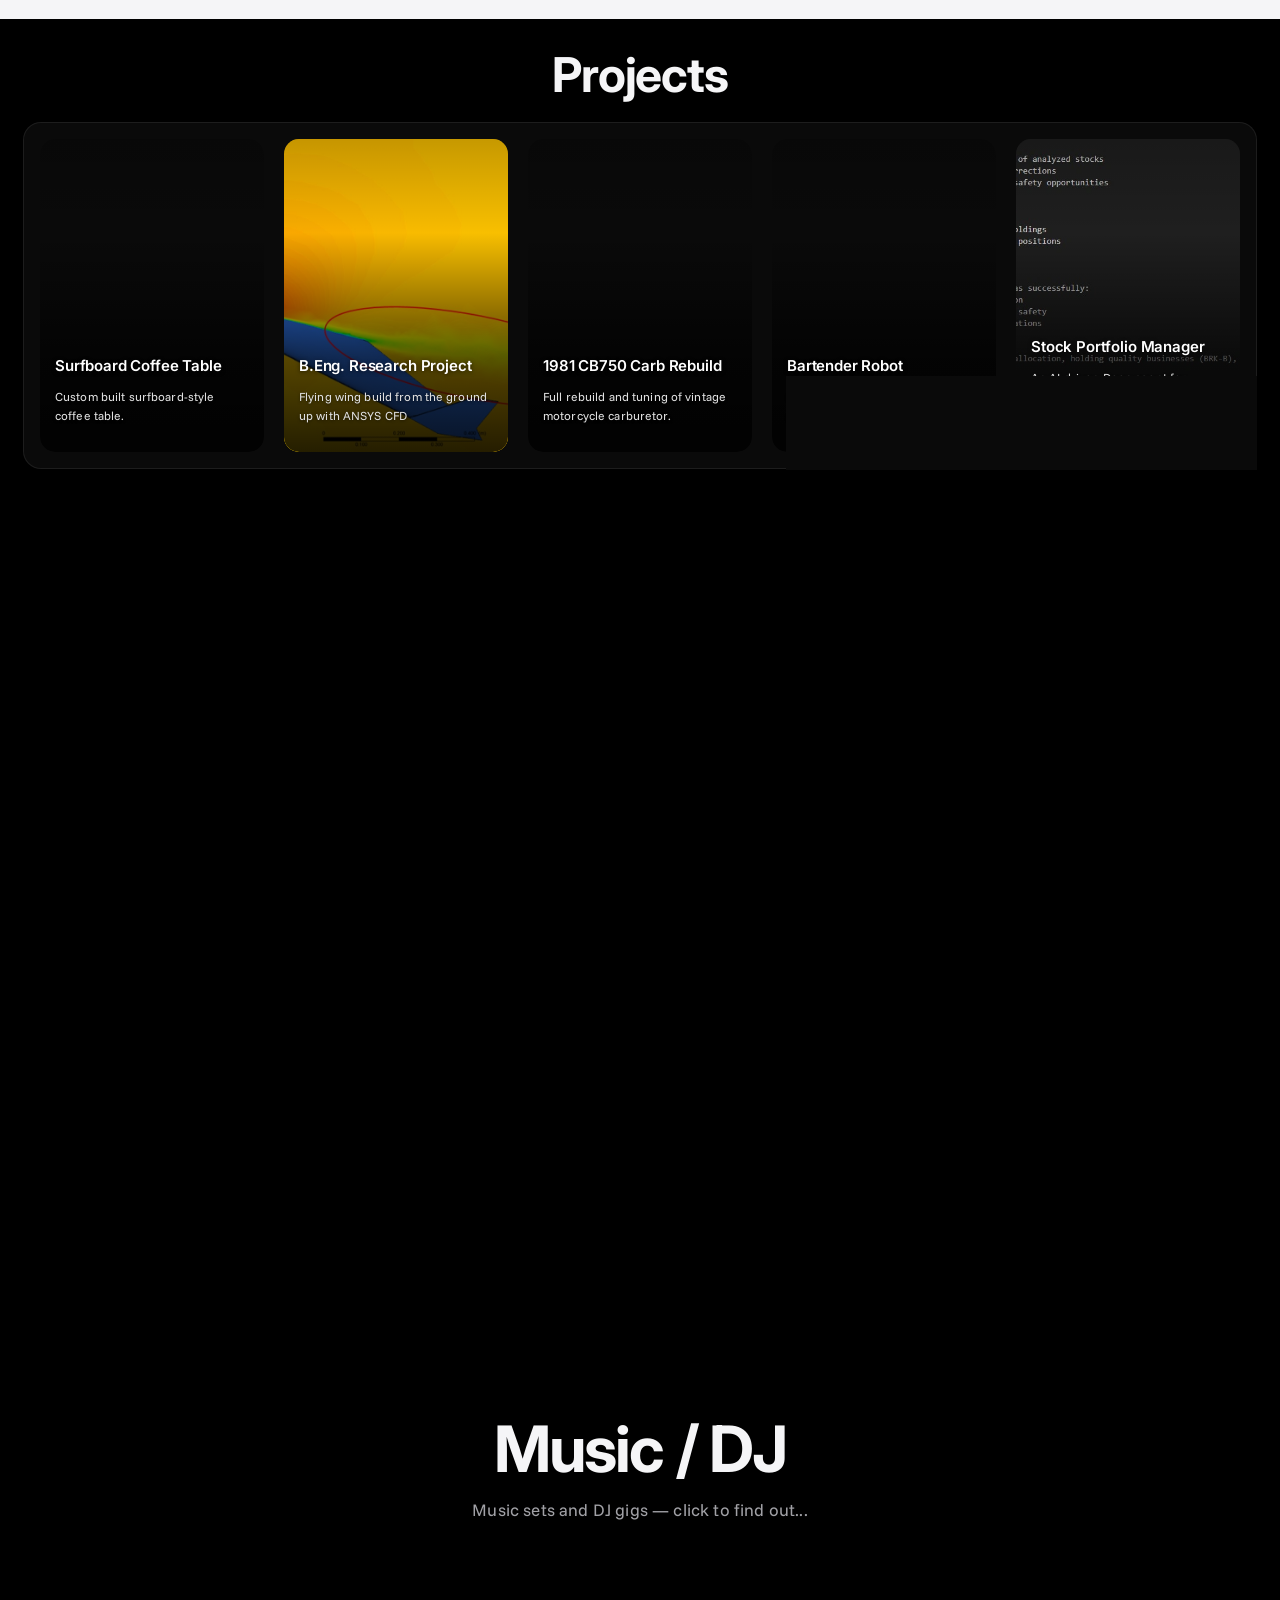
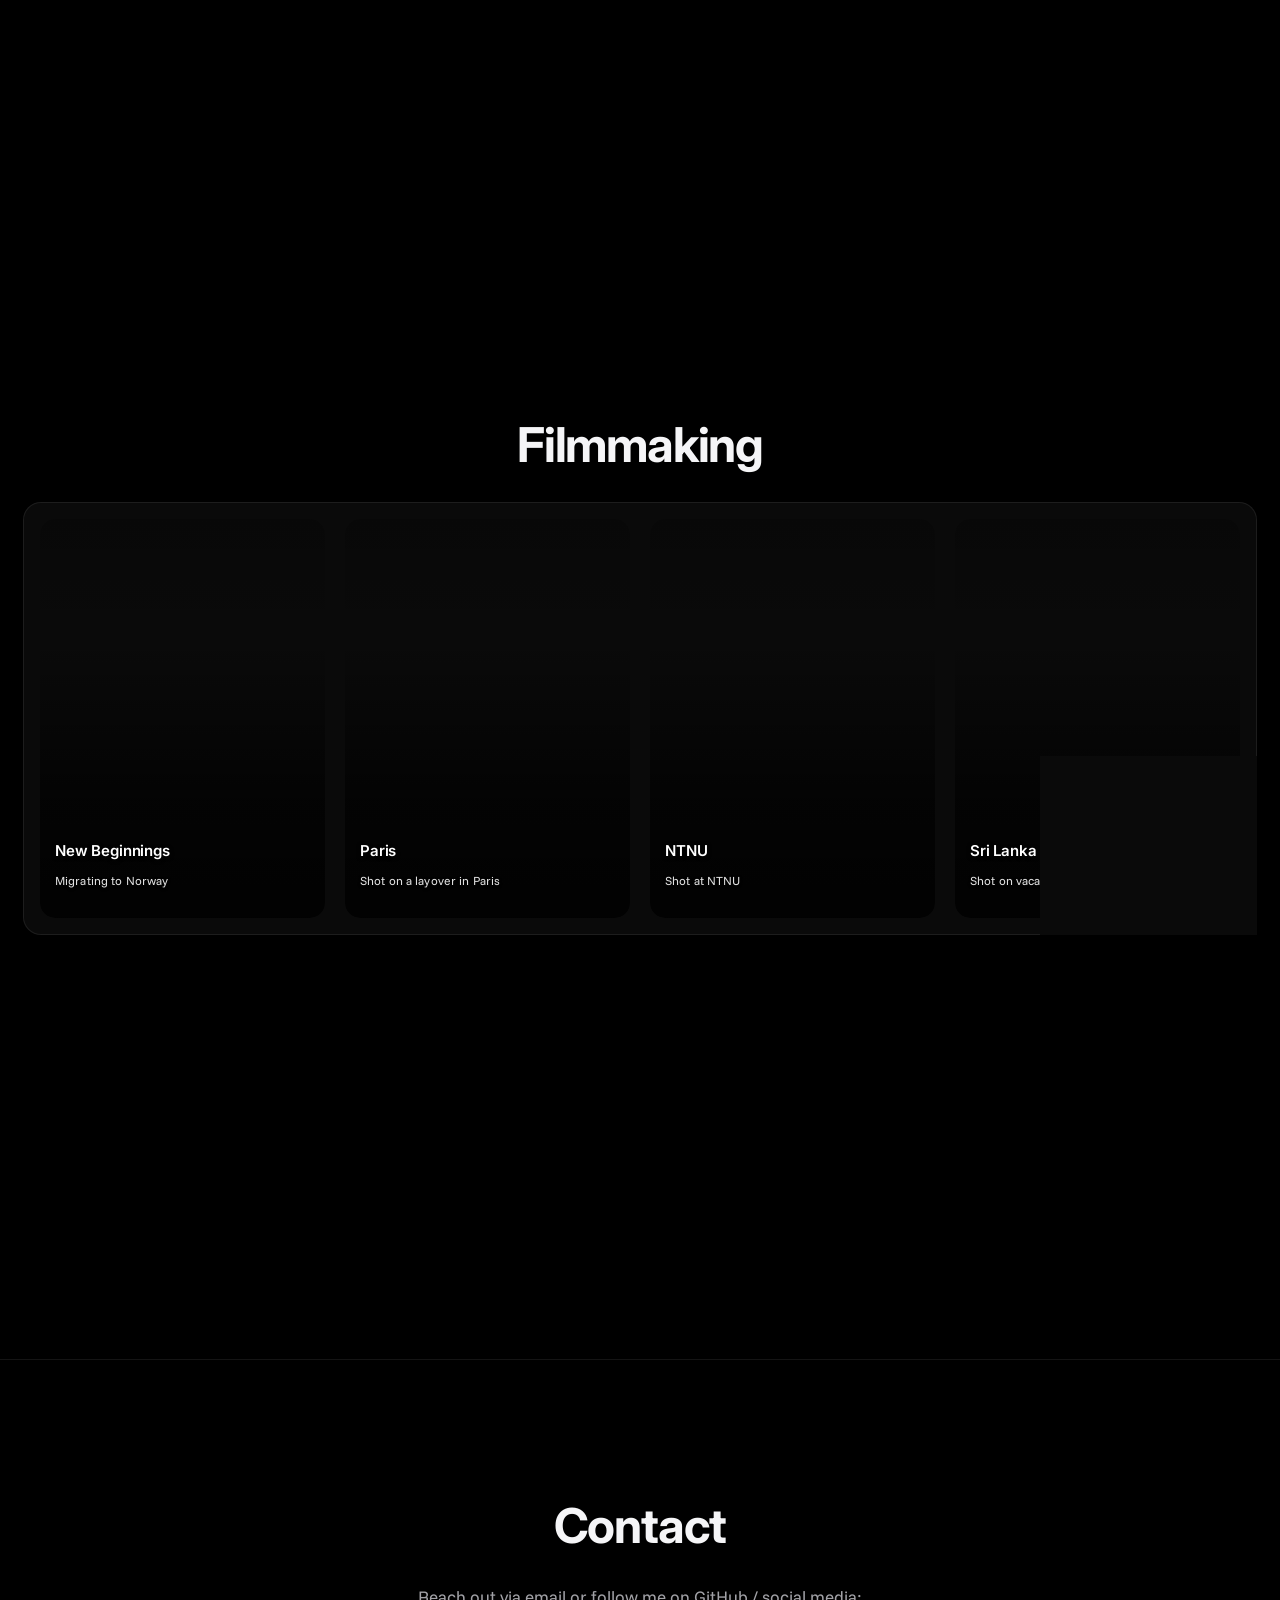
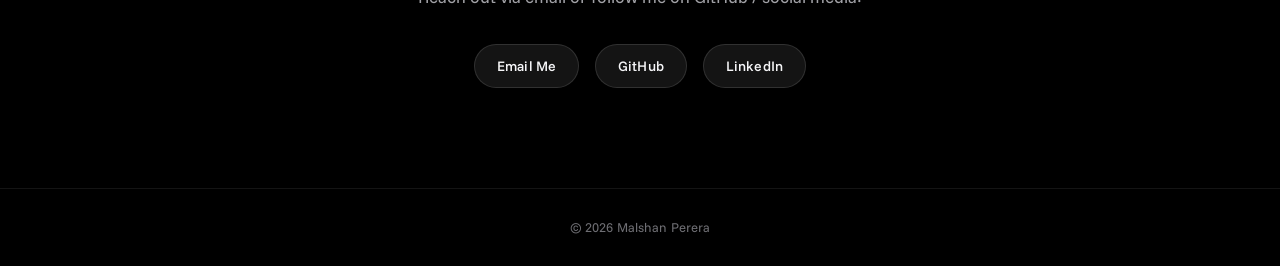
==== commit 7ecf2b90: "Use the M sitelogo as favicon and share image across all pages Adds a 1200x630 share card generated " ====
--- a/index.html
+++ b/index.html
@@ -5,12 +5,14 @@
     <meta name="viewport" content="width=device-width, initial-scale=1.0">
     <title>Malshan Perera Portfolio</title>
     <link rel="stylesheet" href="css/style.css">
-    <link rel="icon" type="image/png" href="assets/images/favicon1.png">
+    <link rel="icon" type="image/png" href="assets/icons/sitelogo.png">
+    <link rel="apple-touch-icon" href="assets/icons/sitelogo.png">
     <meta property="og:title" content="Malshan Perera">
     <meta property="og:description" content="Welcome to my part of the internet.">
-    <meta property="og:image" content="https://malshano.github.io/assets/images/mylogo.png">
-    <meta property="og:url" content="https://malshano.github.io">
+    <meta property="og:image" content="https://malshano.com/assets/icons/og-card.png">
+    <meta property="og:url" content="https://malshano.com">
     <meta property="og:type" content="website">
+    <meta name="twitter:card" content="summary_large_image">
 </head>
 <body>
 
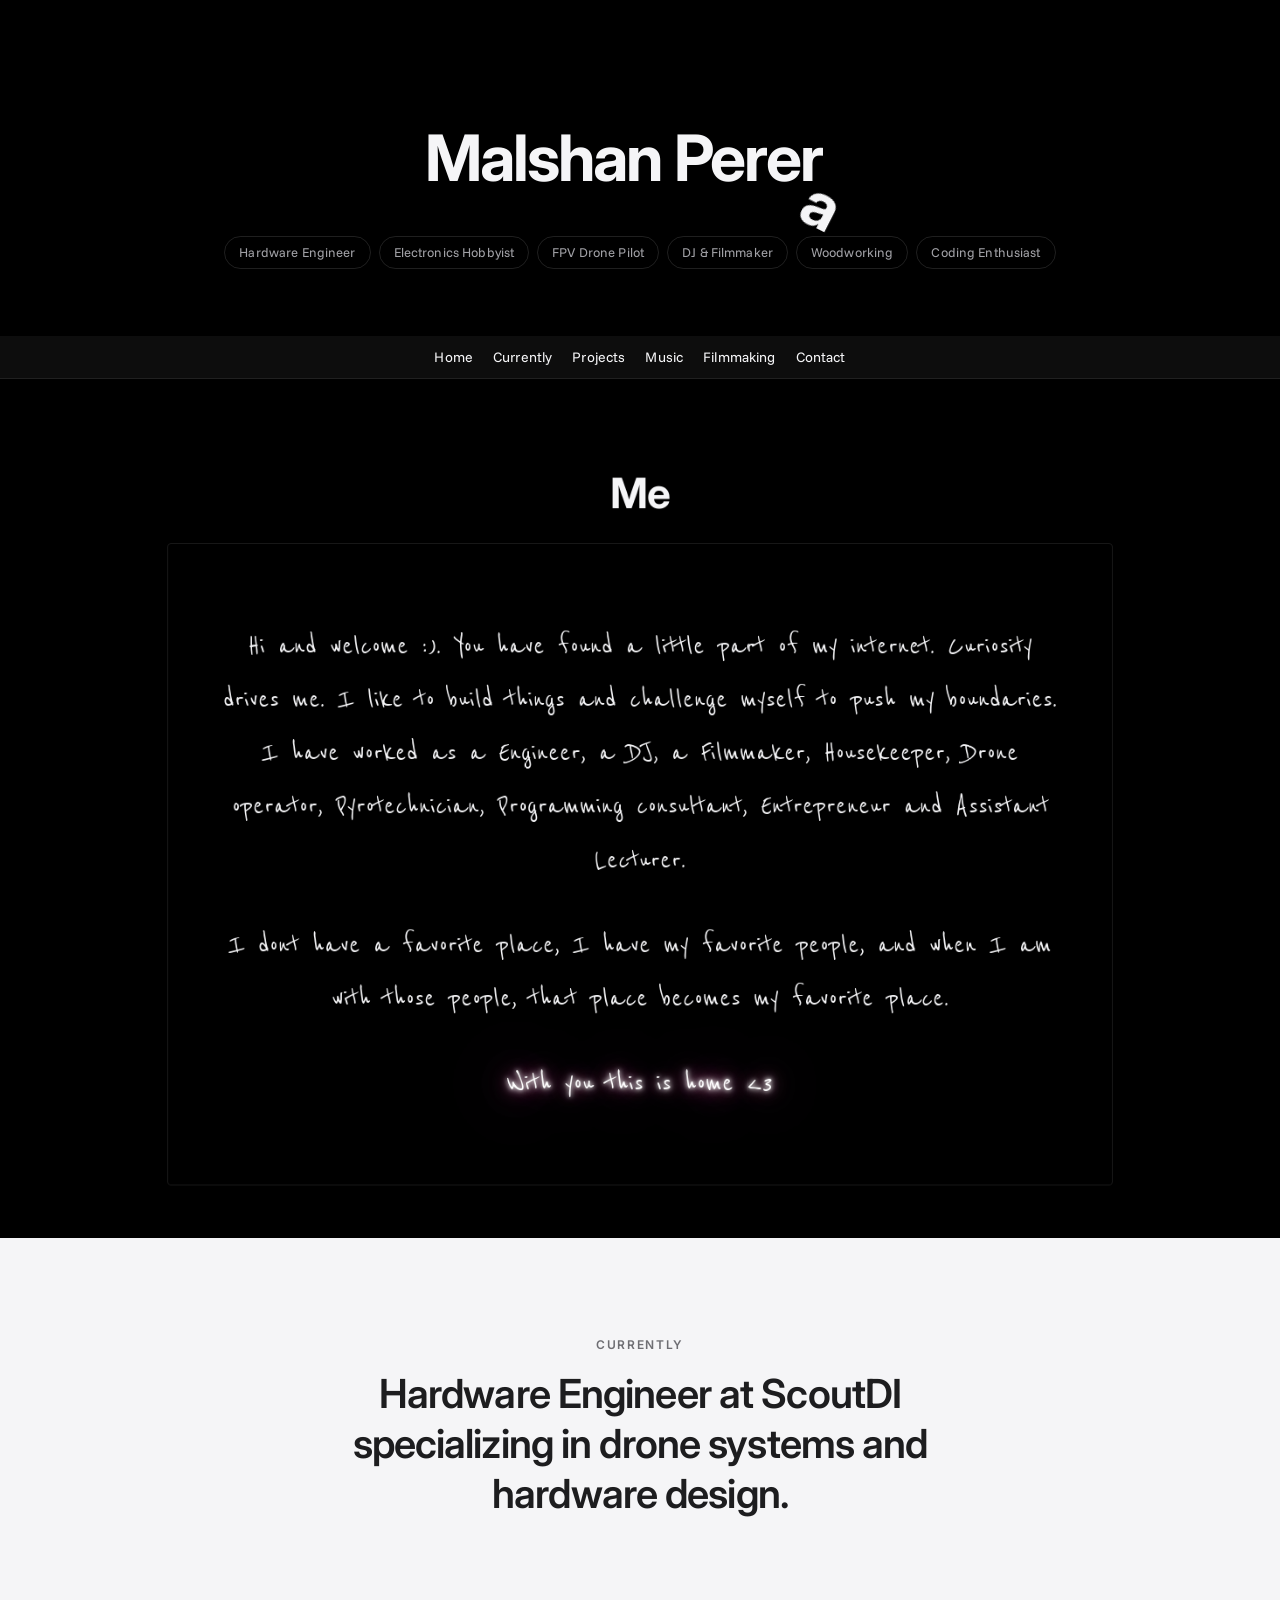
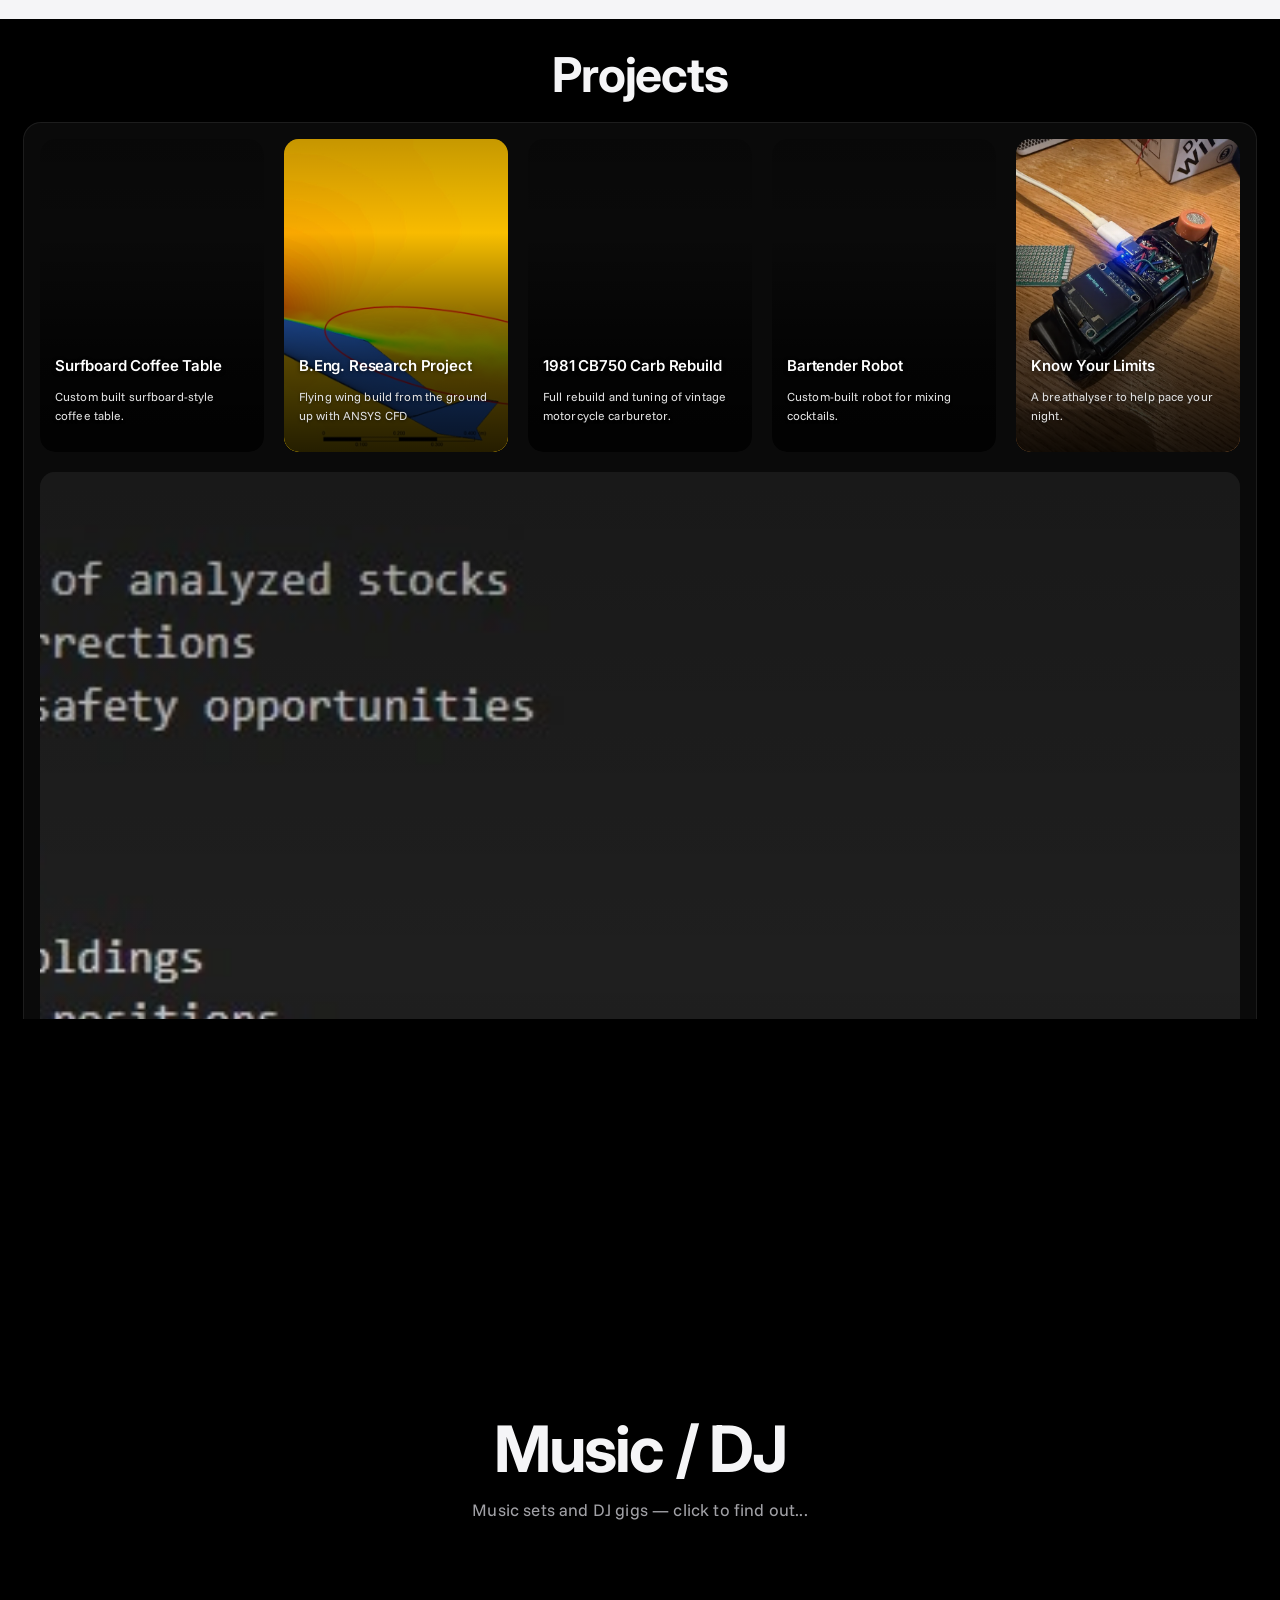
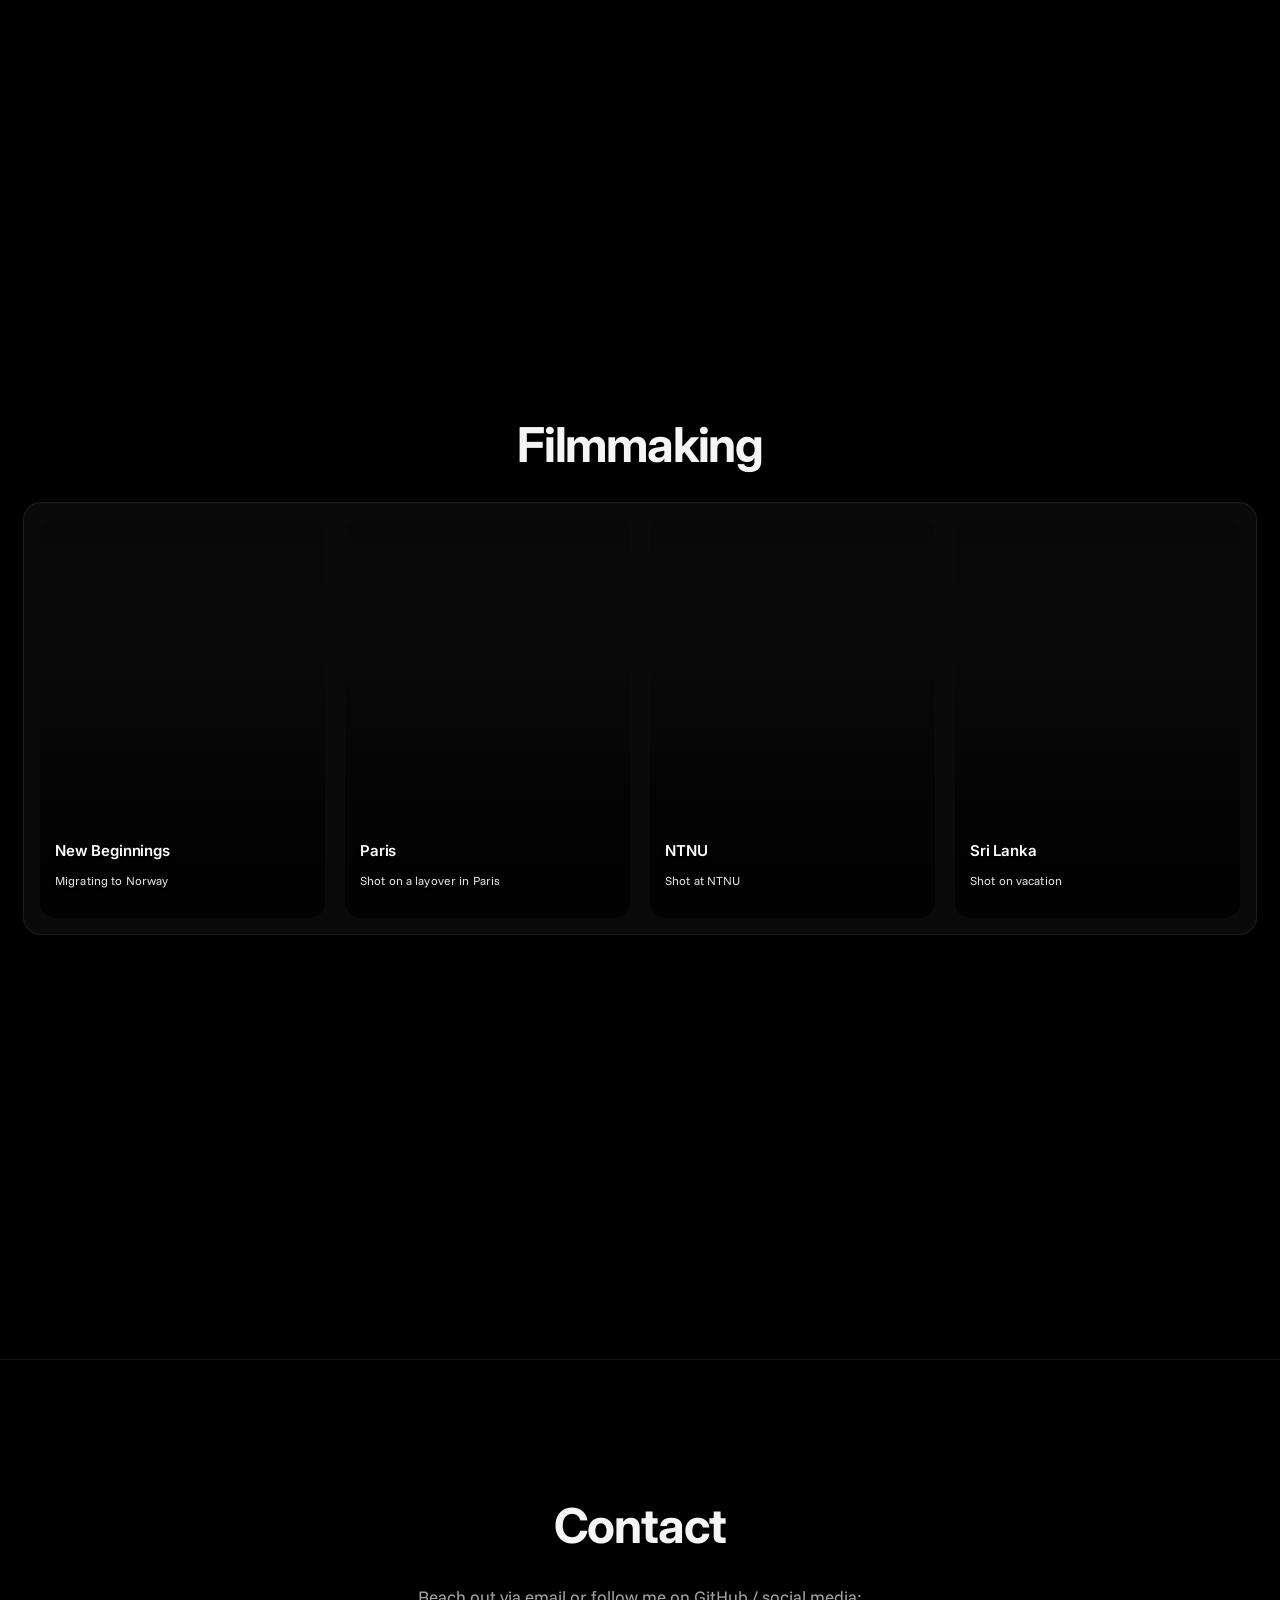
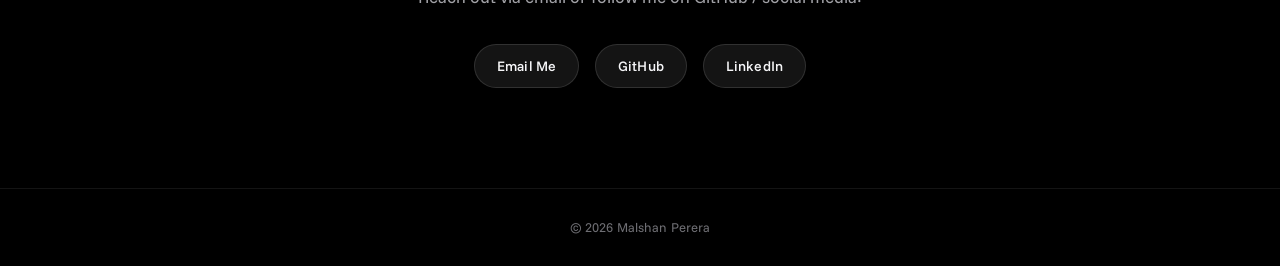
==== commit 1105e0e7: "Add the Know Your Limits breathalyser project page An ESP32-based breathalyser build: the idea, the " ====
--- a/index.html
+++ b/index.html
@@ -176,6 +176,14 @@
             </div>
         </a>
 
+        <a class="project-card animate" href="projects/know_your_limits_project.html">
+            <img src="assets/images/breathalizer.webp" alt="Know Your Limits automated breathalyser">
+            <div class="card-text">
+                <h3>Know Your Limits</h3>
+                <p>A breathalyser to help pace your night.</p>
+            </div>
+        </a>
+
         <a class="project-card animate" href="projects/stockpickerv3_project.html">
             <img src="assets/images/stockpicker.webp" alt="Stock Portfolio Manager">
             <div class="card-text">
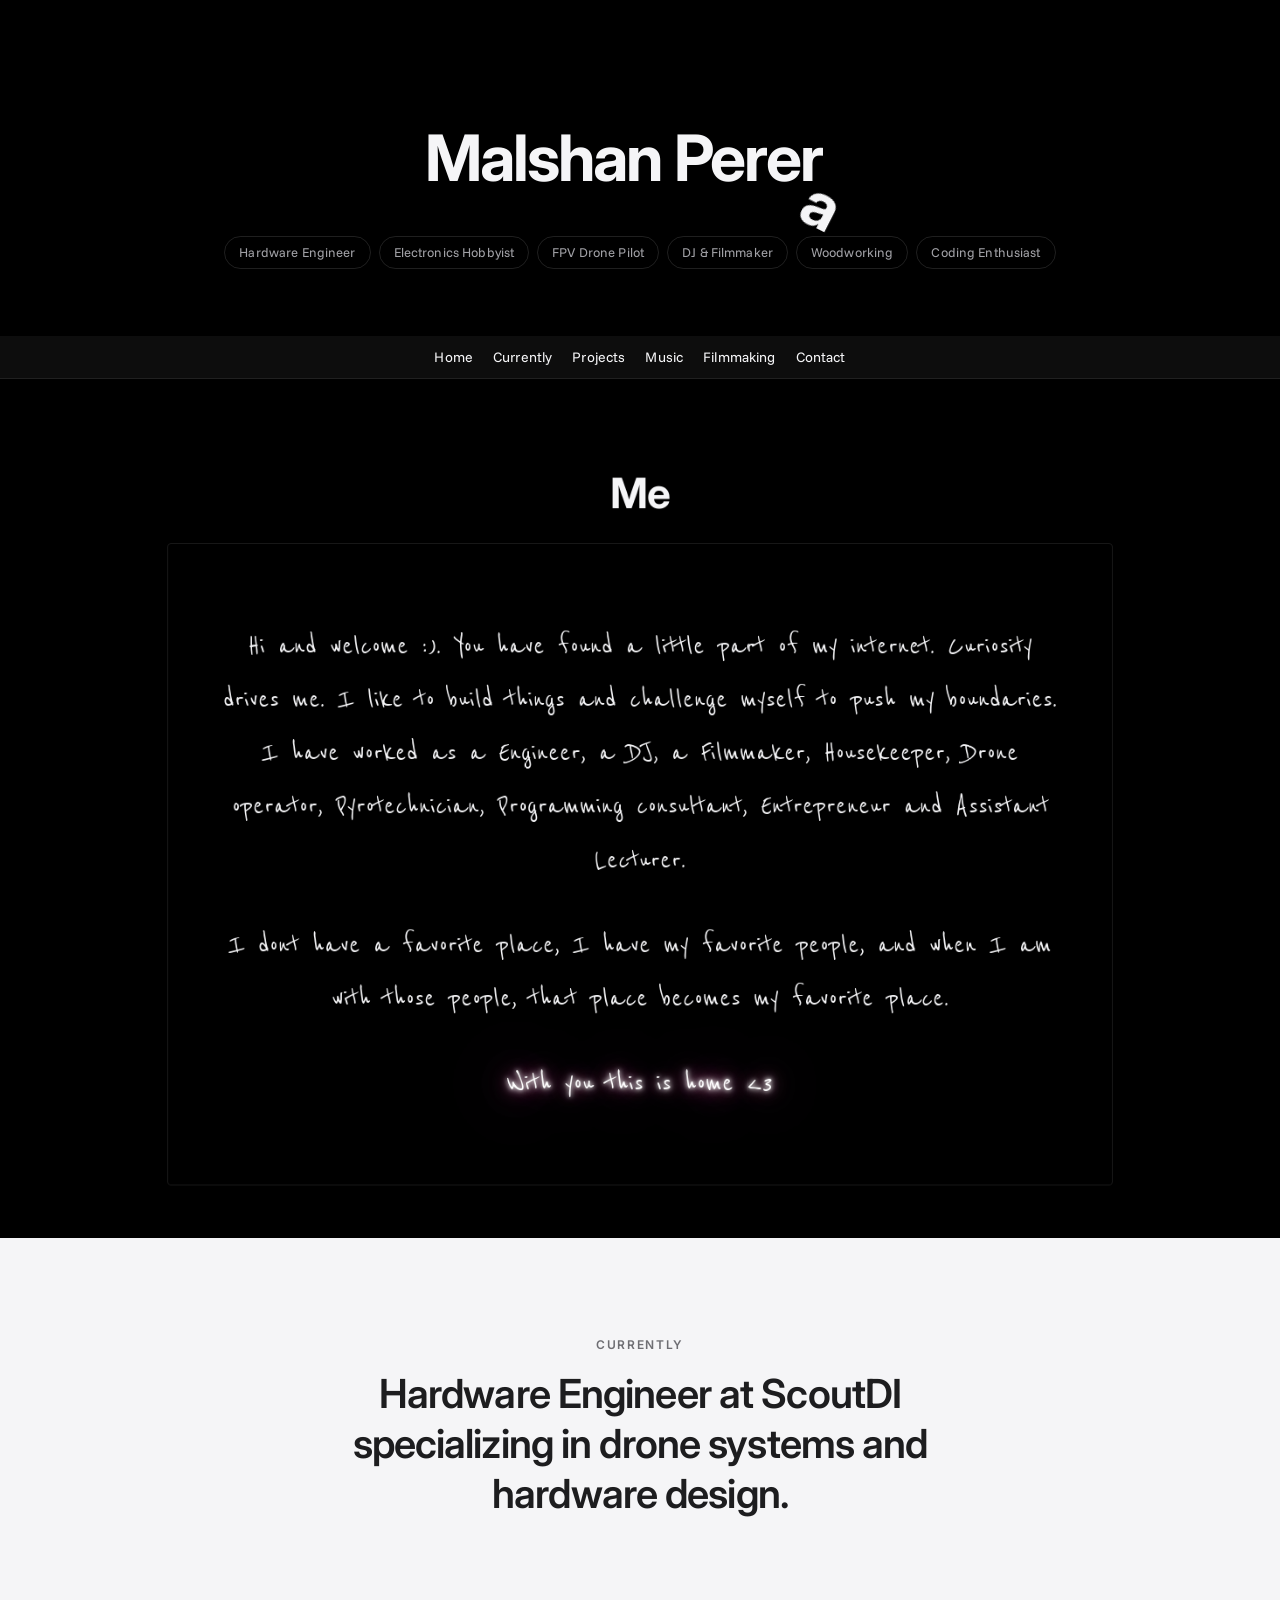
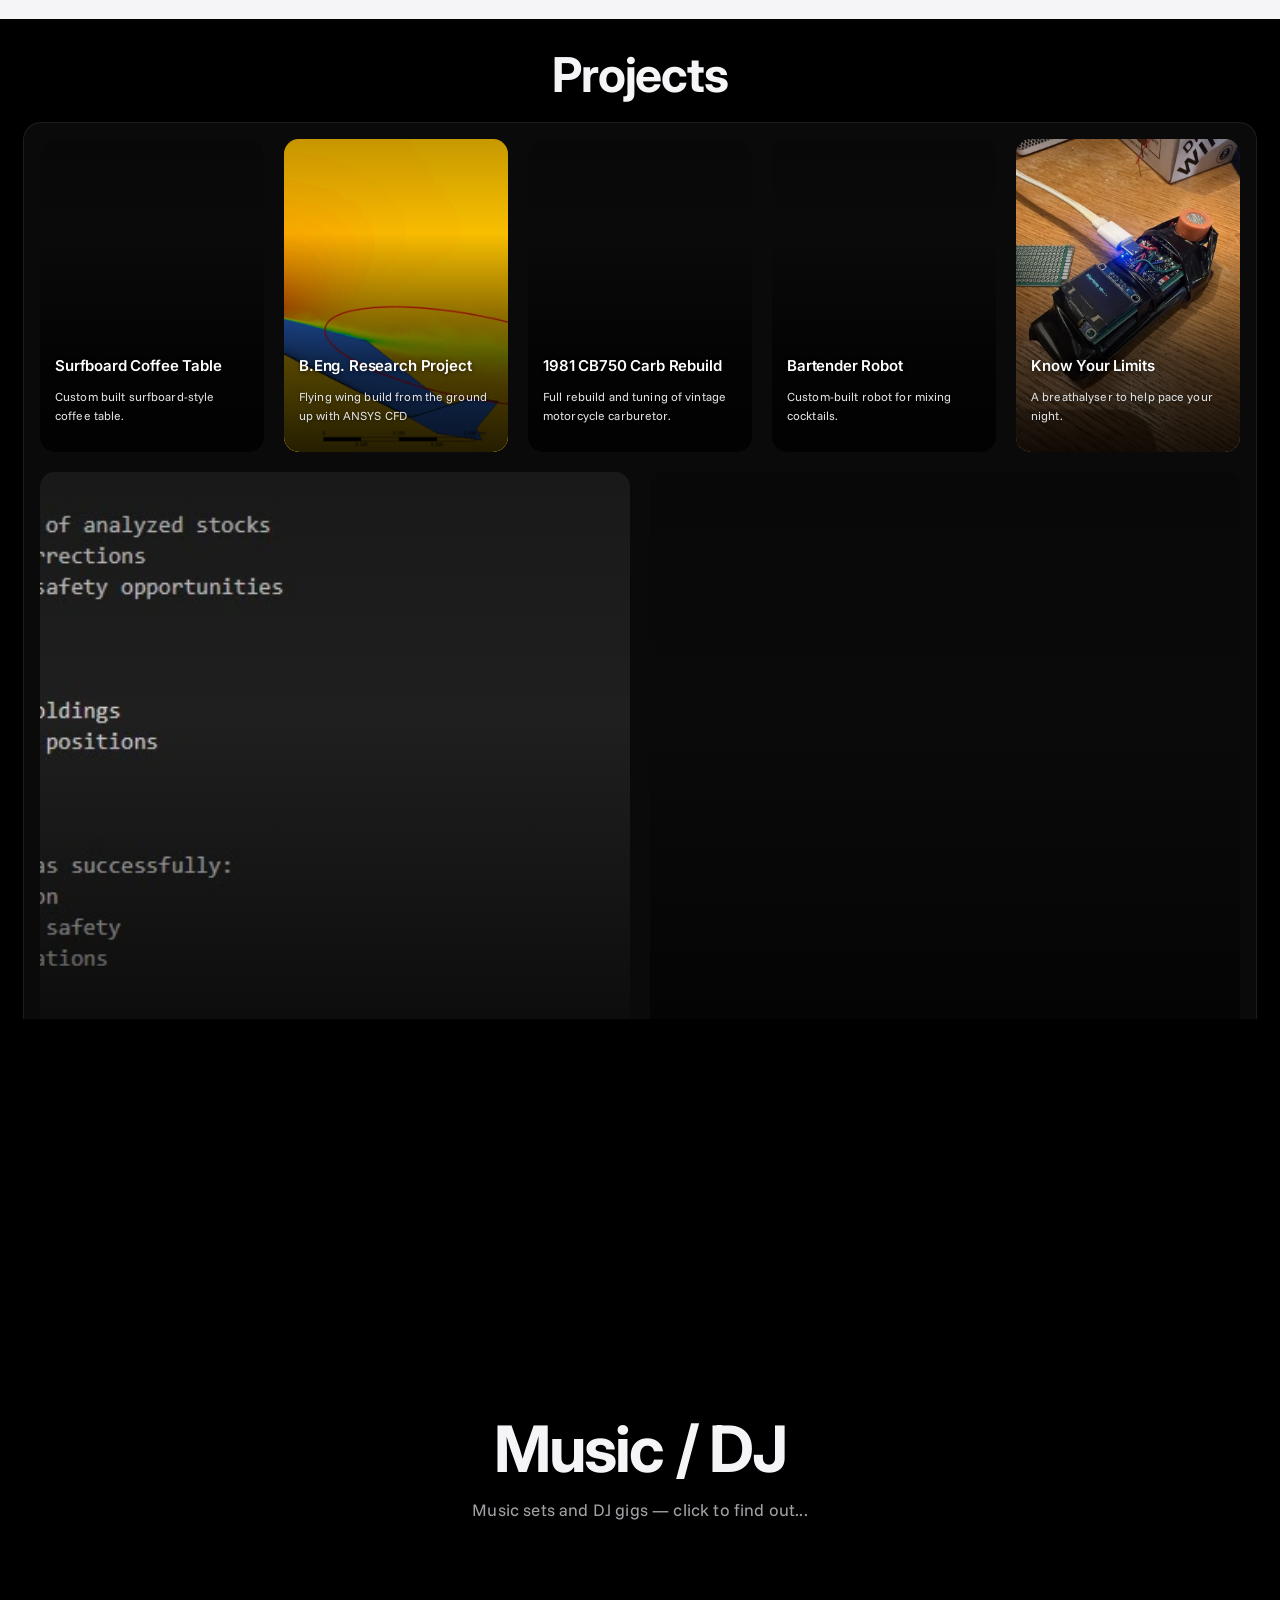
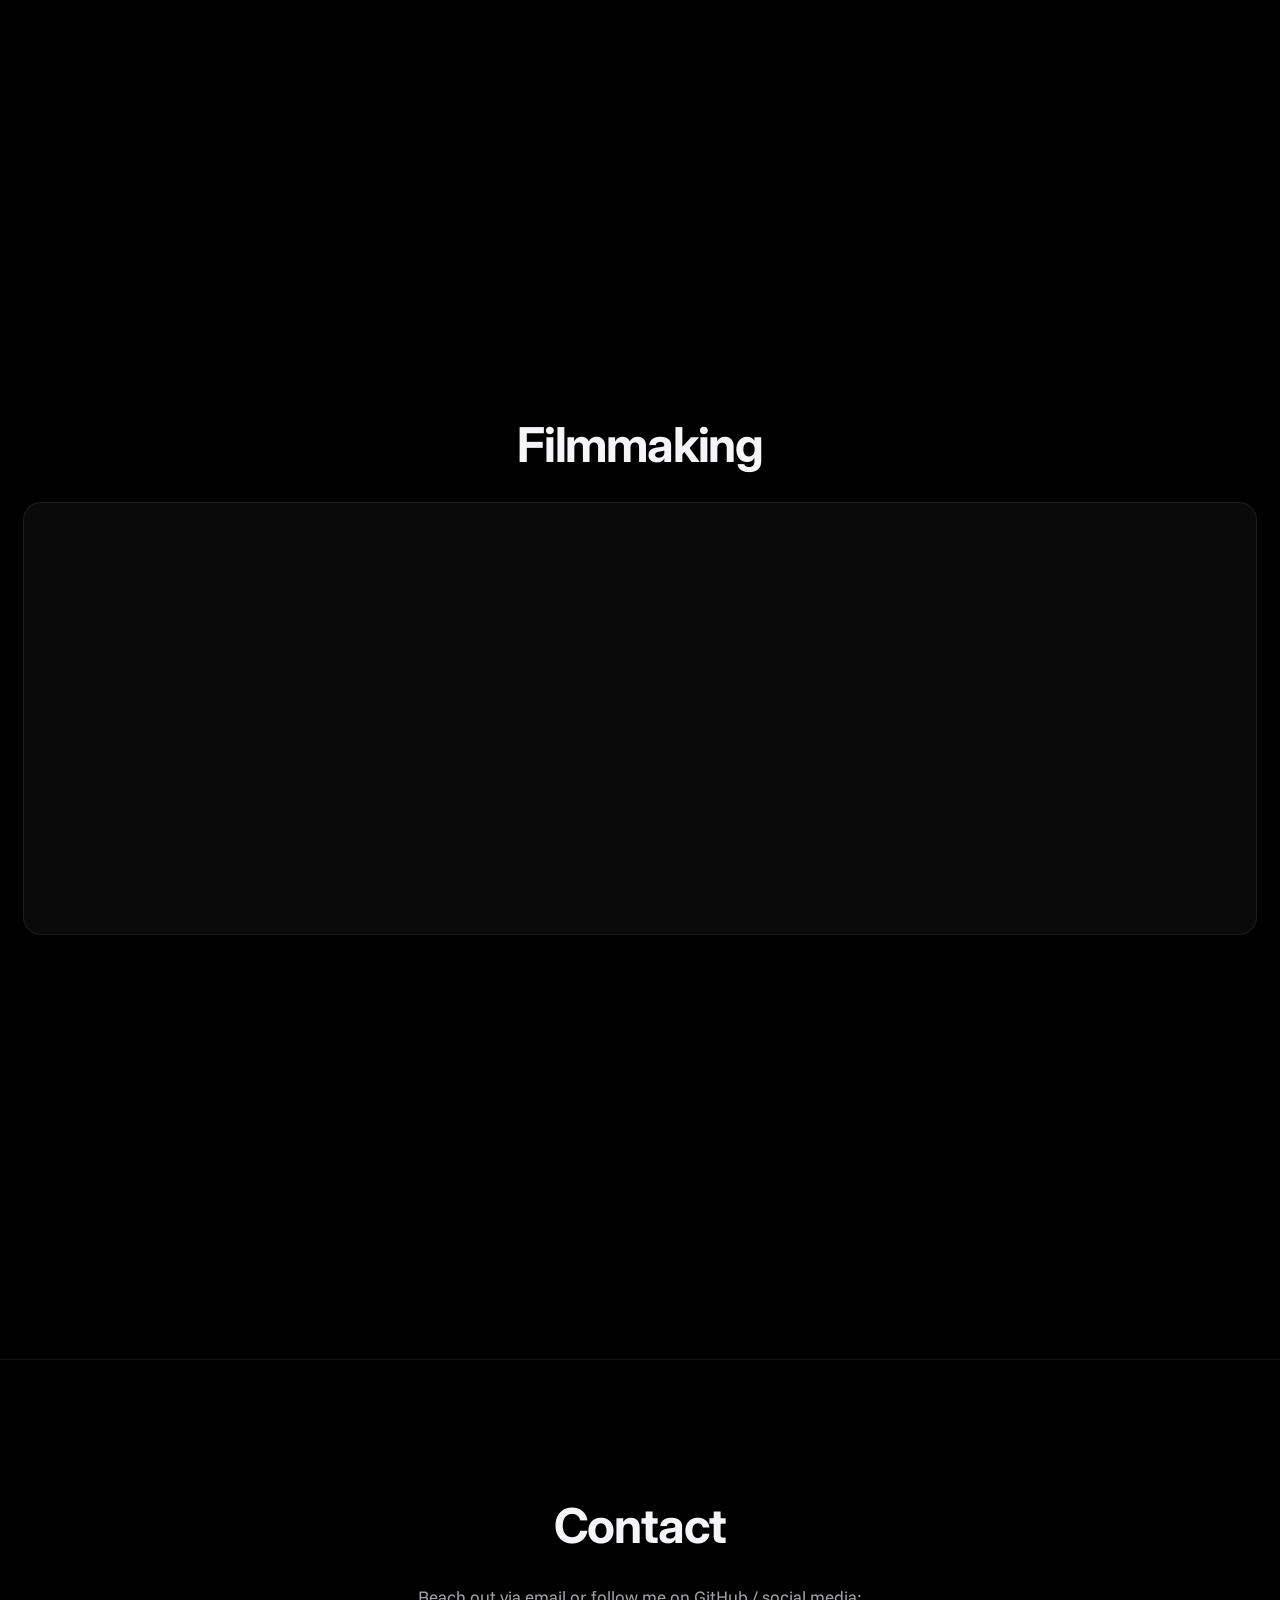
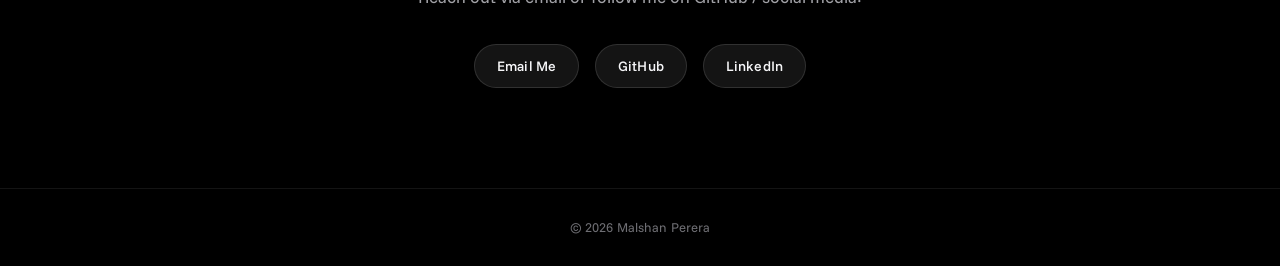
==== commit 06dfb057: "Add the Mechanical Simulation Workbench project page Article with validation results, release links " ====
--- a/index.html
+++ b/index.html
@@ -192,6 +192,17 @@
             </div>
         </a>
 
+        <a class="project-card animate" href="projects/simulation_workbench_project.html">
+            <video autoplay muted loop playsinline class="card-video">
+                <source src="assets/videos/simworkbench.mp4" type="video/mp4">
+                Your browser does not support the video tag.
+            </video>
+            <div class="card-text">
+                <h3>Simulation Workbench</h3>
+                <p>An open-source FEM and CFD simulator for the browser.</p>
+            </div>
+        </a>
+
     </div>
 </section>
 
